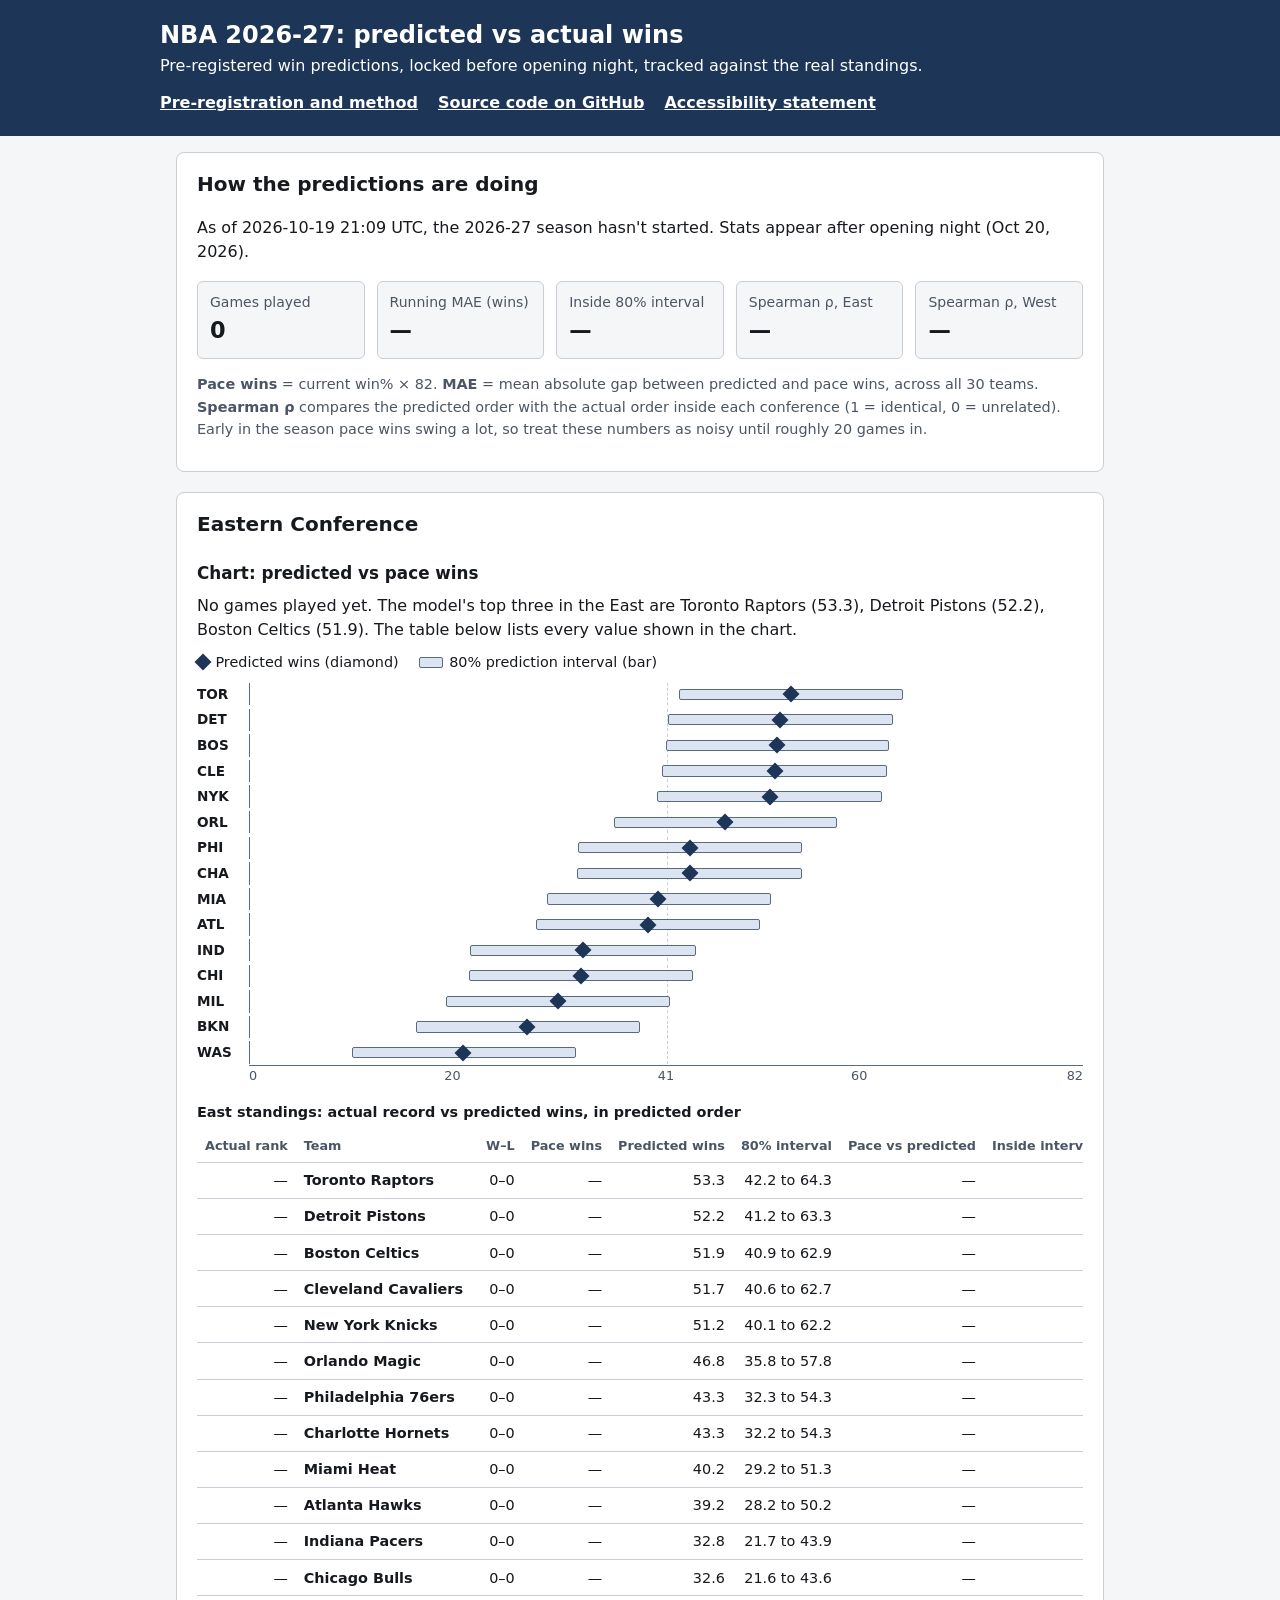
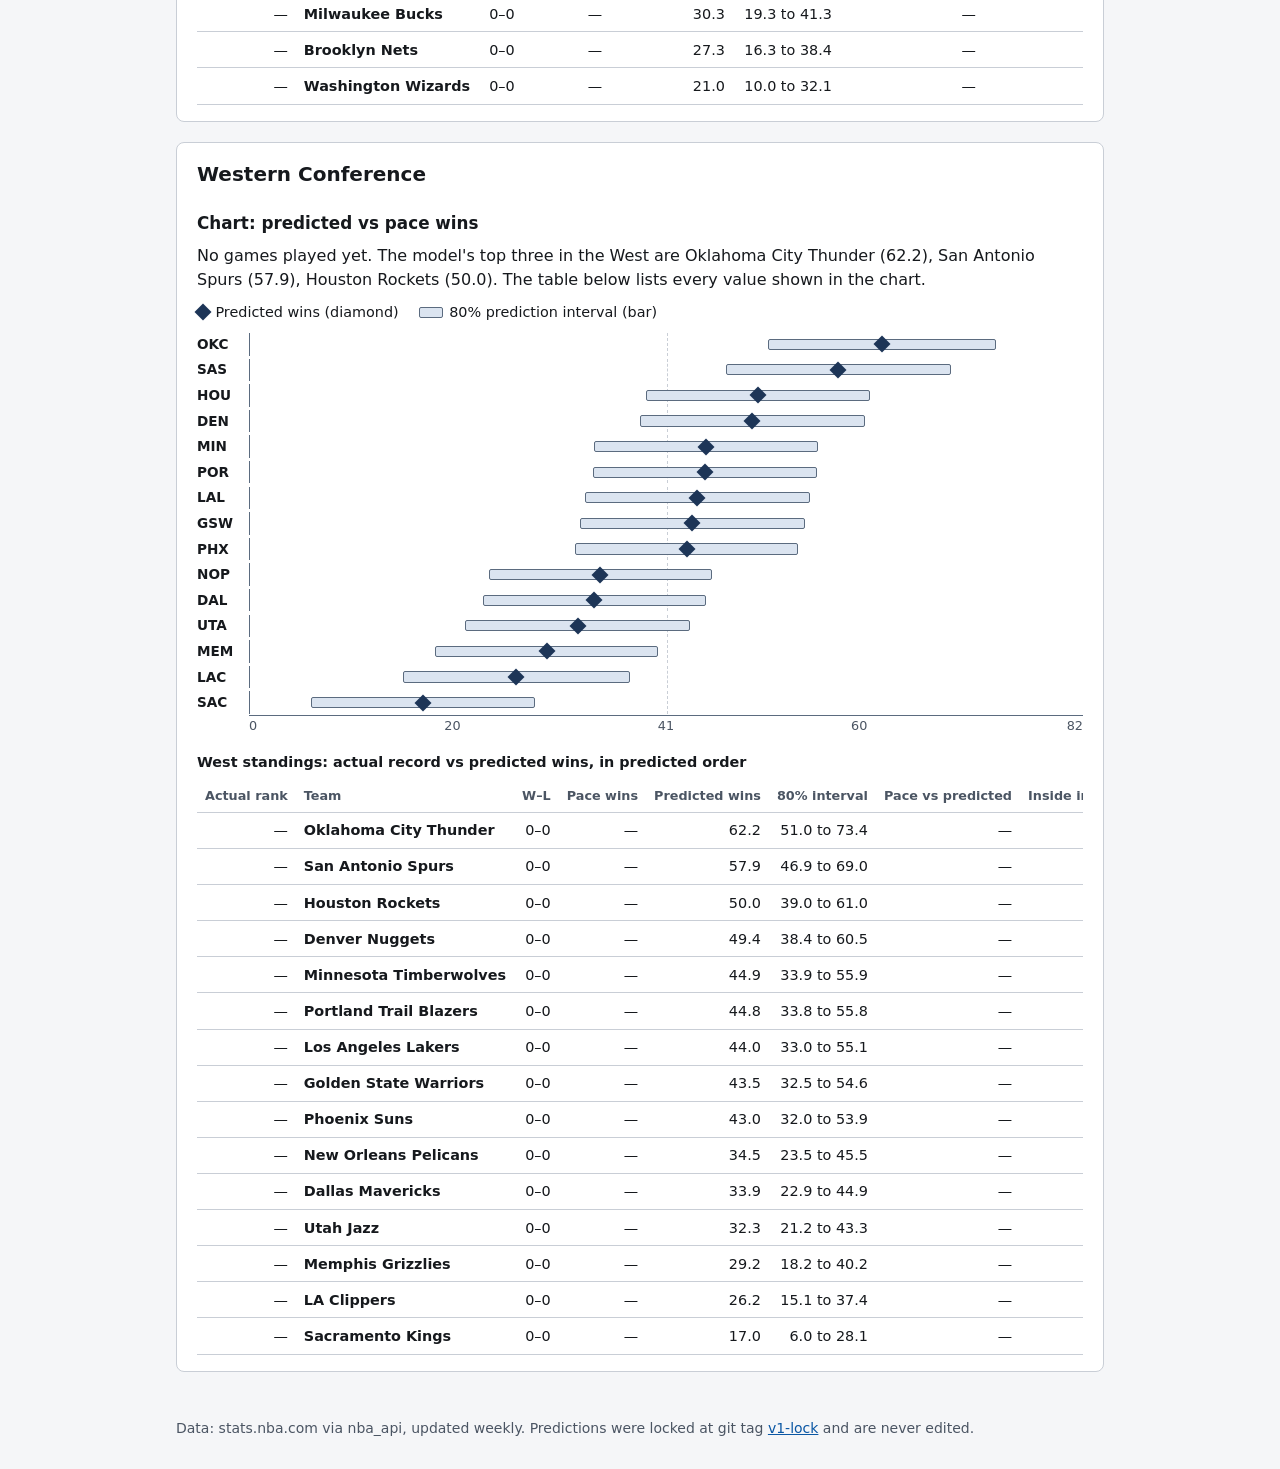
==== docs/index.html @ df3e5e8d "Publish Phase 2 dashboard via GitHub Pages (docs/); README links live site Co-Authored-By: Claude Op" ====
<!DOCTYPE html>
<html lang="en">
<head>
<meta charset="utf-8">
<meta name="viewport" content="width=device-width, initial-scale=1">
<meta name="color-scheme" content="light dark">
<title>NBA 2026-27 Standings Predictor: predicted vs actual</title>
<link rel="stylesheet" href="style.css">
</head>
<body>
<a class="skip-link" href="#main">Skip to main content</a>
<header class="site">
  <div class="inner">
    <h1>NBA 2026-27: predicted vs actual wins</h1>
    <p>Pre-registered win predictions, locked before opening night, tracked against the real standings.</p>
    <nav aria-label="Site">
      <ul>
        <li><a href="https://github.com/allenb34/nba-standings-predictor/blob/main/PREREGISTRATION.md">Pre-registration and method</a></li>
        <li><a href="https://github.com/allenb34/nba-standings-predictor">Source code on GitHub</a></li>
        <li><a href="accessibility.html">Accessibility statement</a></li>
      </ul>
    </nav>
  </div>
</header>

<main id="main" tabindex="-1">
  <section class="card" aria-labelledby="summary-h">
    <h2 id="summary-h">How the predictions are doing</h2>
    <p id="status">Loading the latest standings…</p>
    <dl class="stats" id="stats" hidden></dl>
    <p class="note">
      <strong>Pace wins</strong> = current win% × 82. <strong>MAE</strong> = mean absolute gap between predicted and
      pace wins, across all 30 teams. <strong>Spearman ρ</strong> compares the predicted order with the actual order
      inside each conference (1 = identical, 0 = unrelated). Early in the season pace wins swing a lot, so treat these
      numbers as noisy until roughly 20 games in.
    </p>
  </section>
  <div id="conferences"></div>
</main>

<footer class="site">
  <p>Data: stats.nba.com via nba_api, updated weekly. Predictions were locked at git tag
    <a href="https://github.com/allenb34/nba-standings-predictor/releases/tag/v1-lock">v1-lock</a> and are never edited.</p>
</footer>

<script>
const f1 = x => x == null ? "—" : x.toFixed(1);
const esc = s => String(s).replace(/[&<>"]/g, c => ({"&": "&amp;", "<": "&lt;", ">": "&gt;", '"': "&quot;"}[c]));
const pct = x => (x / 82 * 100).toFixed(2) + "%";

function diffCell(d) {
  if (d == null) return "—";
  if (Math.abs(d) < 0.05) return "0.0 (on pace)";
  return d > 0 ? `<span class="ahead">▲ +${f1(d)} ahead</span>` : `<span class="behind">▼ −${f1(-d)} behind</span>`;
}
function piCell(v) { return v == null ? "—" : v ? "✓ Yes" : "✗ No"; }

function summary(conf, c, started) {
  const t = c.teams;
  if (!started) {
    const top = t.slice(0, 3).map(x => `${x.name} (${f1(x.predicted_wins)})`).join(", ");
    return `No games played yet. The model's top three in the ${conf} are ${top}.`;
  }
  const s = [...t].sort((a, b) => b.diff - a.diff), up = s[0], down = s[s.length - 1];
  const inPi = t.filter(x => x.in_pi).length;
  const rho = c.spearman == null ? "not yet defined" : c.spearman.toFixed(2);
  return `${inPi} of ${t.length} ${conf} teams are on pace to land inside their 80% prediction interval. ` +
    `Furthest ahead of prediction: ${up.name}, on pace for ${f1(up.pace_wins)} wins vs ${f1(up.predicted_wins)} predicted. ` +
    `Furthest behind: ${down.name}, on pace for ${f1(down.pace_wins)} vs ${f1(down.predicted_wins)}. ` +
    `Rank agreement (Spearman ρ): ${rho}.`;
}

function chart(c, started) {
  const rows = c.teams.map(x => `
    <div class="row"><span class="lbl">${esc(x.team)}</span><span class="track">
      <span class="band" style="left:${pct(x.pi80_low)};width:${pct(x.pi80_high - x.pi80_low)}"></span>
      <span class="mk pred" style="left:${pct(x.predicted_wins)}"></span>
      ${x.pace_wins == null ? "" : `<span class="mk pace" style="left:${pct(x.pace_wins)}"></span>`}
    </span></div>`).join("");
  const ticks = [0, 20, 41, 60, 82].map(v => `<span style="left:${pct(v)}">${v}</span>`).join("");
  return `
    <ul class="legend" aria-hidden="true">
      <li><span class="mk pred"></span> Predicted wins (diamond)</li>
      ${started ? '<li><span class="mk pace"></span> Pace wins (circle)</li>' : ""}
      <li><span class="band"></span> 80% prediction interval (bar)</li>
    </ul>
    <div aria-hidden="true">${rows}<div class="axis"><span></span><span class="ticks">${ticks}</span></div></div>`;
}

function table(conf, c, started) {
  const body = c.teams.map(x => `<tr>
      <td>${x.actual_rank ?? "—"}</td>
      <th scope="row">${esc(x.name)}</th>
      <td>${x.wins}–${x.losses}</td>
      <td>${f1(x.pace_wins)}</td>
      <td>${f1(x.predicted_wins)}</td>
      <td>${f1(x.pi80_low)} to ${f1(x.pi80_high)}</td>
      <td>${diffCell(x.diff)}</td>
      <td>${piCell(x.in_pi)}</td>
      <td>${x.predicted_rank}</td></tr>`).join("");
  const id = `cap-${conf}`;
  return `<div class="table-wrap" role="region" aria-labelledby="${id}" tabindex="0"><table>
    <caption id="${id}">${conf} standings: actual record vs predicted wins${started ? ", in current standings order" : ", in predicted order"}</caption>
    <thead><tr>
      <th scope="col">Actual rank</th><th scope="col" class="l">Team</th><th scope="col">W–L</th>
      <th scope="col">Pace wins</th><th scope="col">Predicted wins</th><th scope="col">80% interval</th>
      <th scope="col">Pace vs predicted</th><th scope="col">Inside interval?</th><th scope="col">Predicted rank</th>
    </tr></thead><tbody>${body}</tbody></table></div>`;
}

fetch("data.json", {cache: "no-cache"}).then(r => { if (!r.ok) throw new Error(r.status); return r.json(); }).then(d => {
  const started = d.games_played > 0;
  const E = d.conferences.East.spearman, W = d.conferences.West.spearman;
  document.getElementById("status").textContent = started
    ? `As of ${d.updated_utc}, ${d.games_played} games have been played. The locked predictions are off by ${d.mae.toFixed(1)} wins per team on average (MAE), measured against each team's current pace.`
    : `As of ${d.updated_utc}, the ${d.season} season hasn't started. Stats appear after opening night (Oct 20, 2026).`;
  const stat = (k, v) => `<div><dt>${k}</dt><dd>${v}</dd></div>`;
  const st = document.getElementById("stats");
  st.innerHTML = stat("Games played", d.games_played) + stat("Running MAE (wins)", d.mae == null ? "—" : d.mae.toFixed(2)) +
    stat("Inside 80% interval", d.pi80_coverage == null ? "—" : Math.round(d.pi80_coverage * 100) + "% of teams") +
    stat("Spearman ρ, East", E == null ? "—" : E.toFixed(2)) + stat("Spearman ρ, West", W == null ? "—" : W.toFixed(2));
  st.hidden = false;
  document.getElementById("conferences").innerHTML = ["East", "West"].map(conf => {
    const c = d.conferences[conf];
    return `<section class="card" aria-labelledby="h-${conf}">
      <h2 id="h-${conf}">${conf}ern Conference</h2>
      <h3 id="chart-${conf}">Chart: predicted vs pace wins</h3>
      <figure class="chart" aria-labelledby="chart-${conf}" aria-describedby="sum-${conf}" style="margin:0">
        <figcaption id="sum-${conf}">${esc(summary(conf, c, started))} The table below lists every value shown in the chart.</figcaption>
        ${chart(c, started)}
      </figure>
      ${table(conf, c, started)}
    </section>`;
  }).join("");
}).catch(e => {
  document.getElementById("status").textContent = `Couldn't load data.json (${e.message}). If you opened this file directly, serve the docs folder over HTTP instead.`;
});
</script>
</body>
</html>
---- docs/style.css ----
:root {
  --bg: #f5f6f8;
  --card: #ffffff;
  --text: #16191d;
  --muted: #4b5563;          /* 7.5:1 on --card */
  --border: #c9ced6;
  --link: #0b57a4;           /* 7:1 on --card */
  --brand: #1d3557;
  --on-brand: #ffffff;
  --focus: #b3261e;
  --pred: #1d3557;           /* predicted marker */
  --pace: #a14a00;           /* pace marker, 5.9:1 on --card */
  --band: #dbe4f0;           /* PI fill (decorative) */
  --band-edge: #5b6b7f;      /* PI outline, 5.6:1 on --card */
  --ahead: #146c2e;
  --behind: #a3221b;
}
@media (prefers-color-scheme: dark) {
  :root {
    --bg: #0f1216;
    --card: #181c22;
    --text: #e8eaed;
    --muted: #b4bcc8;
    --border: #3a414c;
    --link: #8ab4f8;
    --brand: #22324a;
    --on-brand: #f1f4f8;
    --focus: #ffb4a9;
    --pred: #a8c7fa;
    --pace: #ffb366;
    --band: #2a3647;
    --band-edge: #8b98a8;
    --ahead: #7dd99a;
    --behind: #ff9b93;
  }
}
* { box-sizing: border-box; }
html { -webkit-text-size-adjust: 100%; }
body {
  margin: 0;
  font: 1rem/1.55 system-ui, -apple-system, "Segoe UI", Roboto, Arial, sans-serif;
  background: var(--bg);
  color: var(--text);
}
a { color: var(--link); }
:focus-visible { outline: 3px solid var(--focus); outline-offset: 2px; }
.skip-link {
  position: absolute; left: 0.5rem; top: -10rem;
  background: var(--card); color: var(--link); padding: 0.5rem 1rem; border-radius: 4px; z-index: 10;
}
.skip-link:focus { top: 0.5rem; }
header.site { background: var(--brand); color: var(--on-brand); padding: 1.25rem 1rem; }
header.site .inner, main, footer.site { max-width: 960px; margin: 0 auto; }
header.site h1 { margin: 0 0 0.25rem; font-size: 1.5rem; line-height: 1.25; }
header.site p { margin: 0; }
header.site nav ul { list-style: none; margin: 0.75rem 0 0; padding: 0; display: flex; flex-wrap: wrap; gap: 0.25rem 1.25rem; }
header.site a { color: var(--on-brand); font-weight: 600; }
header.site :focus-visible { outline-color: var(--on-brand); }
main { padding: 1rem; display: grid; gap: 1.25rem; }
main:focus { outline: none; }
main > * { min-width: 0; }
#conferences { display: grid; gap: 1.25rem; }
section.card {
  background: var(--card); border: 1px solid var(--border); border-radius: 8px;
  padding: 1rem 1.25rem; min-width: 0;
}
h2 { font-size: 1.25rem; margin: 0 0 0.75rem; }
h3 { font-size: 1.05rem; margin: 1.25rem 0 0.5rem; }
.stats { display: grid; grid-template-columns: repeat(auto-fit, minmax(10rem, 1fr)); gap: 0.75rem; margin: 0; }
.stats div { background: var(--bg); border: 1px solid var(--border); border-radius: 6px; padding: 0.6rem 0.75rem; }
.stats dt { font-size: 0.875rem; color: var(--muted); }
.stats dd { margin: 0; font-size: 1.4rem; font-weight: 700; }
.note { color: var(--muted); font-size: 0.9rem; }

/* Chart: HTML/CSS so labels stay real text at any zoom. Hidden from AT; the table below is the equivalent. */
.chart { margin: 0.5rem 0 0; }
.legend { display: flex; flex-wrap: wrap; gap: 0.25rem 1.25rem; margin: 0.5rem 0; padding: 0; list-style: none; font-size: 0.9rem; }
.legend li { display: flex; align-items: center; gap: 0.4rem; }
.row { display: grid; grid-template-columns: 3.25rem 1fr; align-items: center; min-height: 1.6rem; }
.row .lbl { font-size: 0.85rem; font-weight: 600; }
.track { position: relative; height: 1.4rem; border-left: 1px solid var(--band-edge); }
.track::before { content: ""; position: absolute; left: 50%; top: 0; bottom: 0; border-left: 1px dashed var(--border); }
.band { position: absolute; top: 0.35rem; height: 0.7rem; background: var(--band); border: 1px solid var(--band-edge); border-radius: 2px; }
.mk { position: absolute; top: 50%; width: 0.75rem; height: 0.75rem; transform: translate(-50%, -50%); }
.mk.pred { background: var(--pred); transform: translate(-50%, -50%) rotate(45deg); }
.mk.pace { background: var(--pace); border-radius: 50%; border: 2px solid var(--card); width: 0.95rem; height: 0.95rem; }
.legend .mk { position: static; transform: none; display: inline-block; }
.legend .mk.pred { transform: rotate(45deg); }
.legend .band { position: static; display: inline-block; width: 1.5rem; }
.axis { display: grid; grid-template-columns: 3.25rem 1fr; font-size: 0.8rem; color: var(--muted); }
.axis .ticks { position: relative; height: 1.2rem; border-top: 1px solid var(--band-edge); }
.axis .ticks span { position: absolute; transform: translateX(-50%); }
.axis .ticks span:first-child { transform: none; }
.axis .ticks span:last-child { transform: translateX(-100%); }

.table-wrap { overflow-x: auto; margin-top: 1rem; }
table { border-collapse: collapse; width: 100%; font-size: 0.9rem; }
caption { text-align: left; font-weight: 700; padding-bottom: 0.4rem; }
th, td { padding: 0.4rem 0.5rem; border-bottom: 1px solid var(--border); text-align: right; white-space: nowrap; }
th { font-size: 0.8rem; color: var(--muted); vertical-align: bottom; }
th[scope="row"], td.l, th.l { text-align: left; }
th[scope="row"] { color: var(--text); font-size: 0.9rem; font-weight: 600; }
.ahead { color: var(--ahead); font-weight: 600; }
.behind { color: var(--behind); font-weight: 600; }
footer.site { padding: 1rem; font-size: 0.875rem; color: var(--muted); }
@media (prefers-reduced-motion: reduce) {
  *, *::before, *::after { animation: none !important; transition: none !important; scroll-behavior: auto !important; }
}
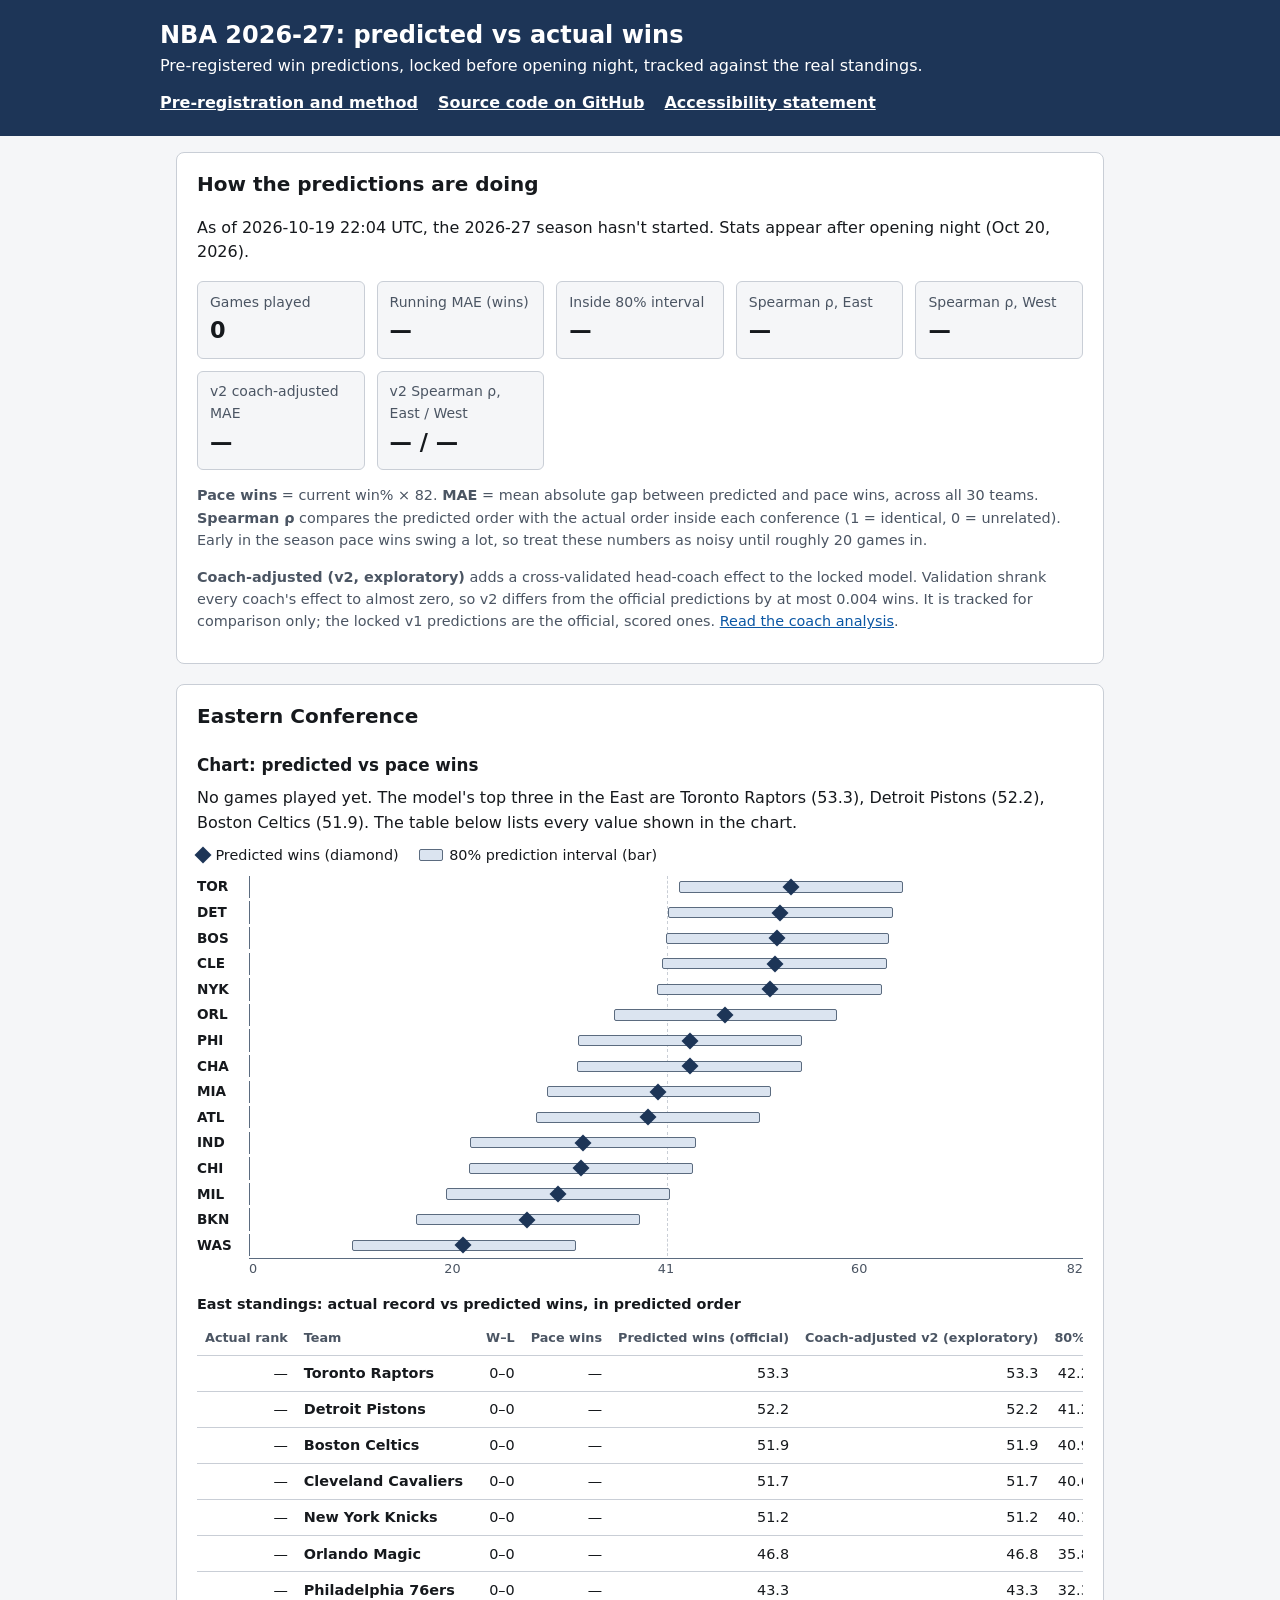
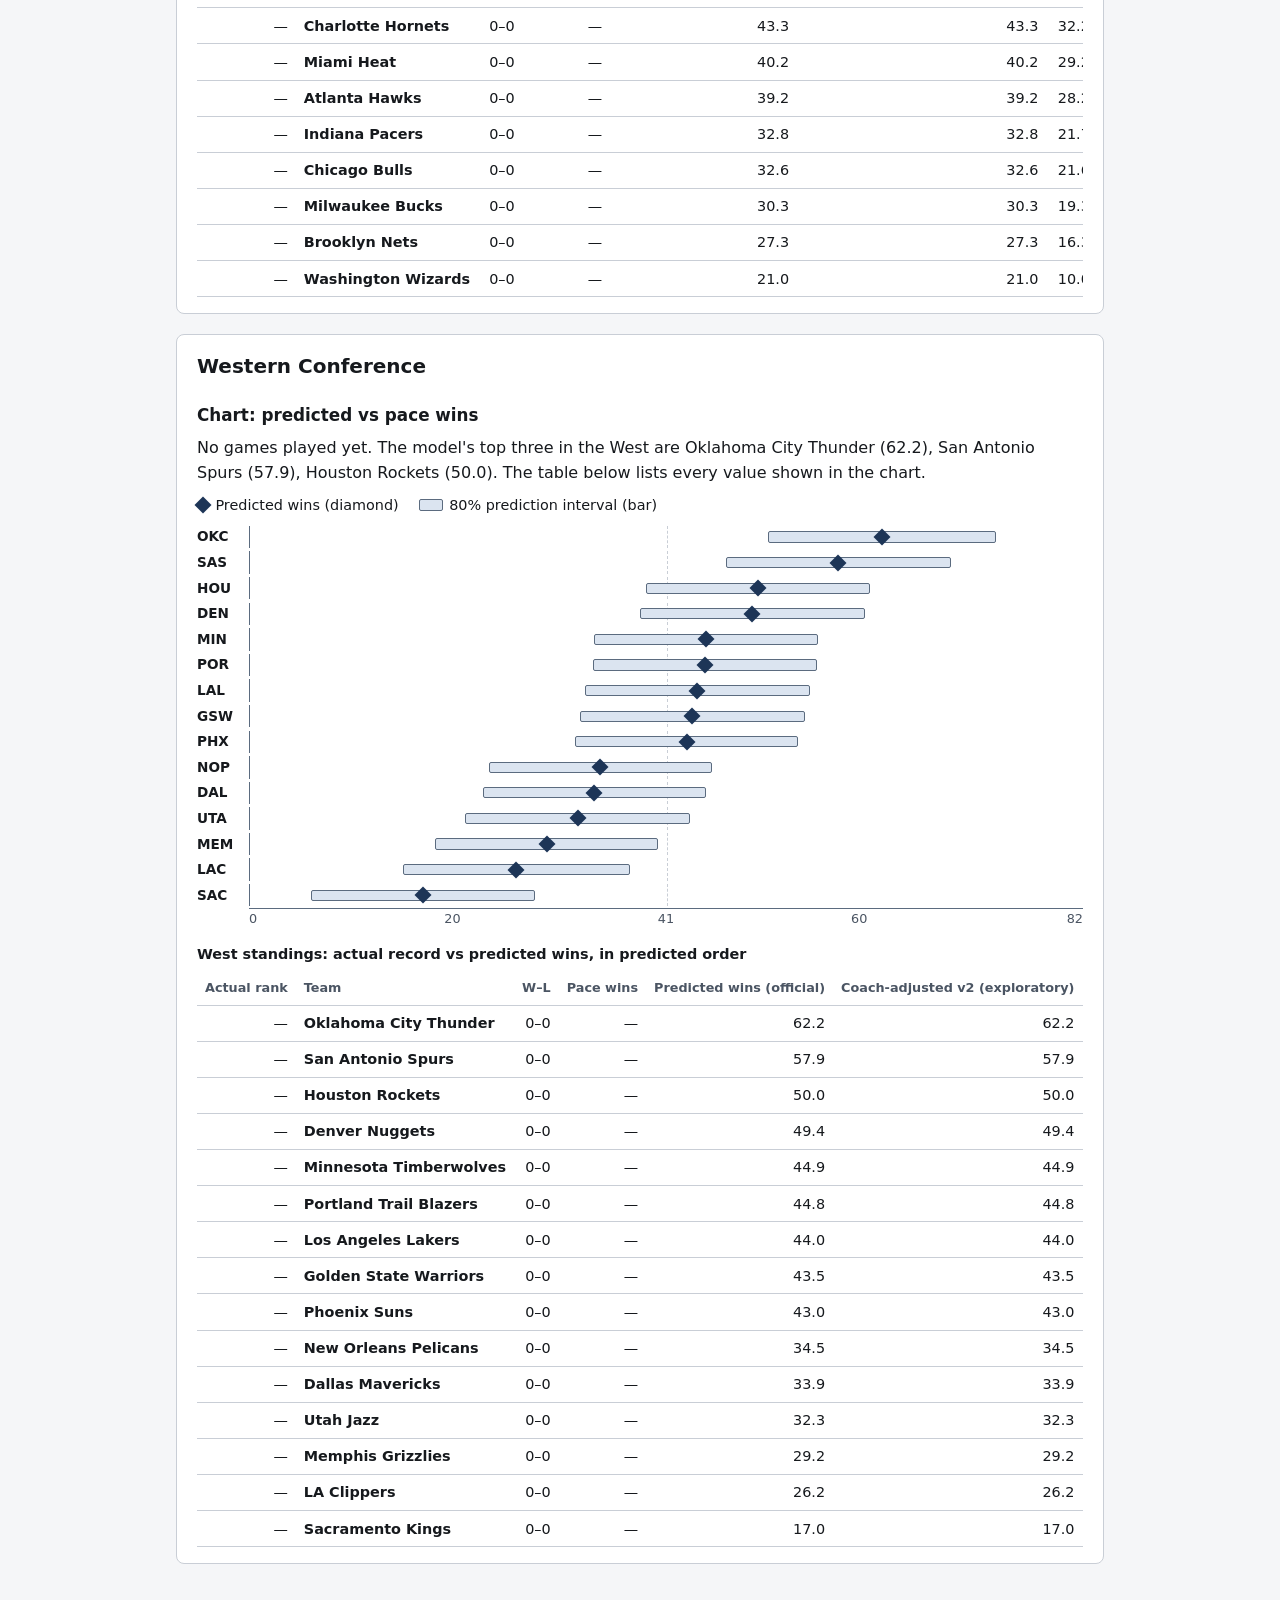
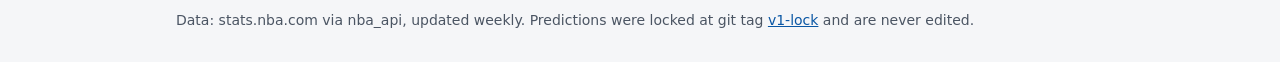
==== commit 80db251e: "Dashboard: track exploratory coach-adjusted v2 alongside official v1 Co-Authored-By: Claude Opus 5.5" ====
--- a/docs/index.html
+++ b/docs/index.html
@@ -33,6 +33,12 @@
       pace wins, across all 30 teams. <strong>Spearman ρ</strong> compares the predicted order with the actual order
       inside each conference (1 = identical, 0 = unrelated). Early in the season pace wins swing a lot, so treat these
       numbers as noisy until roughly 20 games in.
+    </p>
+    <p class="note">
+      <strong>Coach-adjusted (v2, exploratory)</strong> adds a cross-validated head-coach effect to the locked model.
+      Validation shrank every coach's effect to almost zero, so v2 differs from the official predictions by at most
+      0.004 wins. It is tracked for comparison only; the locked v1 predictions are the official, scored ones.
+      <a href="https://github.com/allenb34/nba-standings-predictor/blob/v2-coach-effects/COACH_ANALYSIS.md">Read the coach analysis</a>.
     </p>
   </section>
   <div id="conferences"></div>
@@ -94,6 +100,7 @@
       <td>${x.wins}–${x.losses}</td>
       <td>${f1(x.pace_wins)}</td>
       <td>${f1(x.predicted_wins)}</td>
+      <td>${f1(x.v2_wins)}</td>
       <td>${f1(x.pi80_low)} to ${f1(x.pi80_high)}</td>
       <td>${diffCell(x.diff)}</td>
       <td>${piCell(x.in_pi)}</td>
@@ -103,7 +110,7 @@
     <caption id="${id}">${conf} standings: actual record vs predicted wins${started ? ", in current standings order" : ", in predicted order"}</caption>
     <thead><tr>
       <th scope="col">Actual rank</th><th scope="col" class="l">Team</th><th scope="col">W–L</th>
-      <th scope="col">Pace wins</th><th scope="col">Predicted wins</th><th scope="col">80% interval</th>
+      <th scope="col">Pace wins</th><th scope="col">Predicted wins (official)</th><th scope="col">Coach-adjusted v2 (exploratory)</th><th scope="col">80% interval</th>
       <th scope="col">Pace vs predicted</th><th scope="col">Inside interval?</th><th scope="col">Predicted rank</th>
     </tr></thead><tbody>${body}</tbody></table></div>`;
 }
@@ -118,7 +125,9 @@
   const st = document.getElementById("stats");
   st.innerHTML = stat("Games played", d.games_played) + stat("Running MAE (wins)", d.mae == null ? "—" : d.mae.toFixed(2)) +
     stat("Inside 80% interval", d.pi80_coverage == null ? "—" : Math.round(d.pi80_coverage * 100) + "% of teams") +
-    stat("Spearman ρ, East", E == null ? "—" : E.toFixed(2)) + stat("Spearman ρ, West", W == null ? "—" : W.toFixed(2));
+    stat("Spearman ρ, East", E == null ? "—" : E.toFixed(2)) + stat("Spearman ρ, West", W == null ? "—" : W.toFixed(2)) +
+    stat("v2 coach-adjusted MAE", d.mae_v2 == null ? "—" : d.mae_v2.toFixed(2)) +
+    stat("v2 Spearman ρ, East / West", [d.conferences.East.spearman_v2, d.conferences.West.spearman_v2].map(v => v == null ? "—" : v.toFixed(2)).join(" / "));
   st.hidden = false;
   document.getElementById("conferences").innerHTML = ["East", "West"].map(conf => {
     const c = d.conferences[conf];
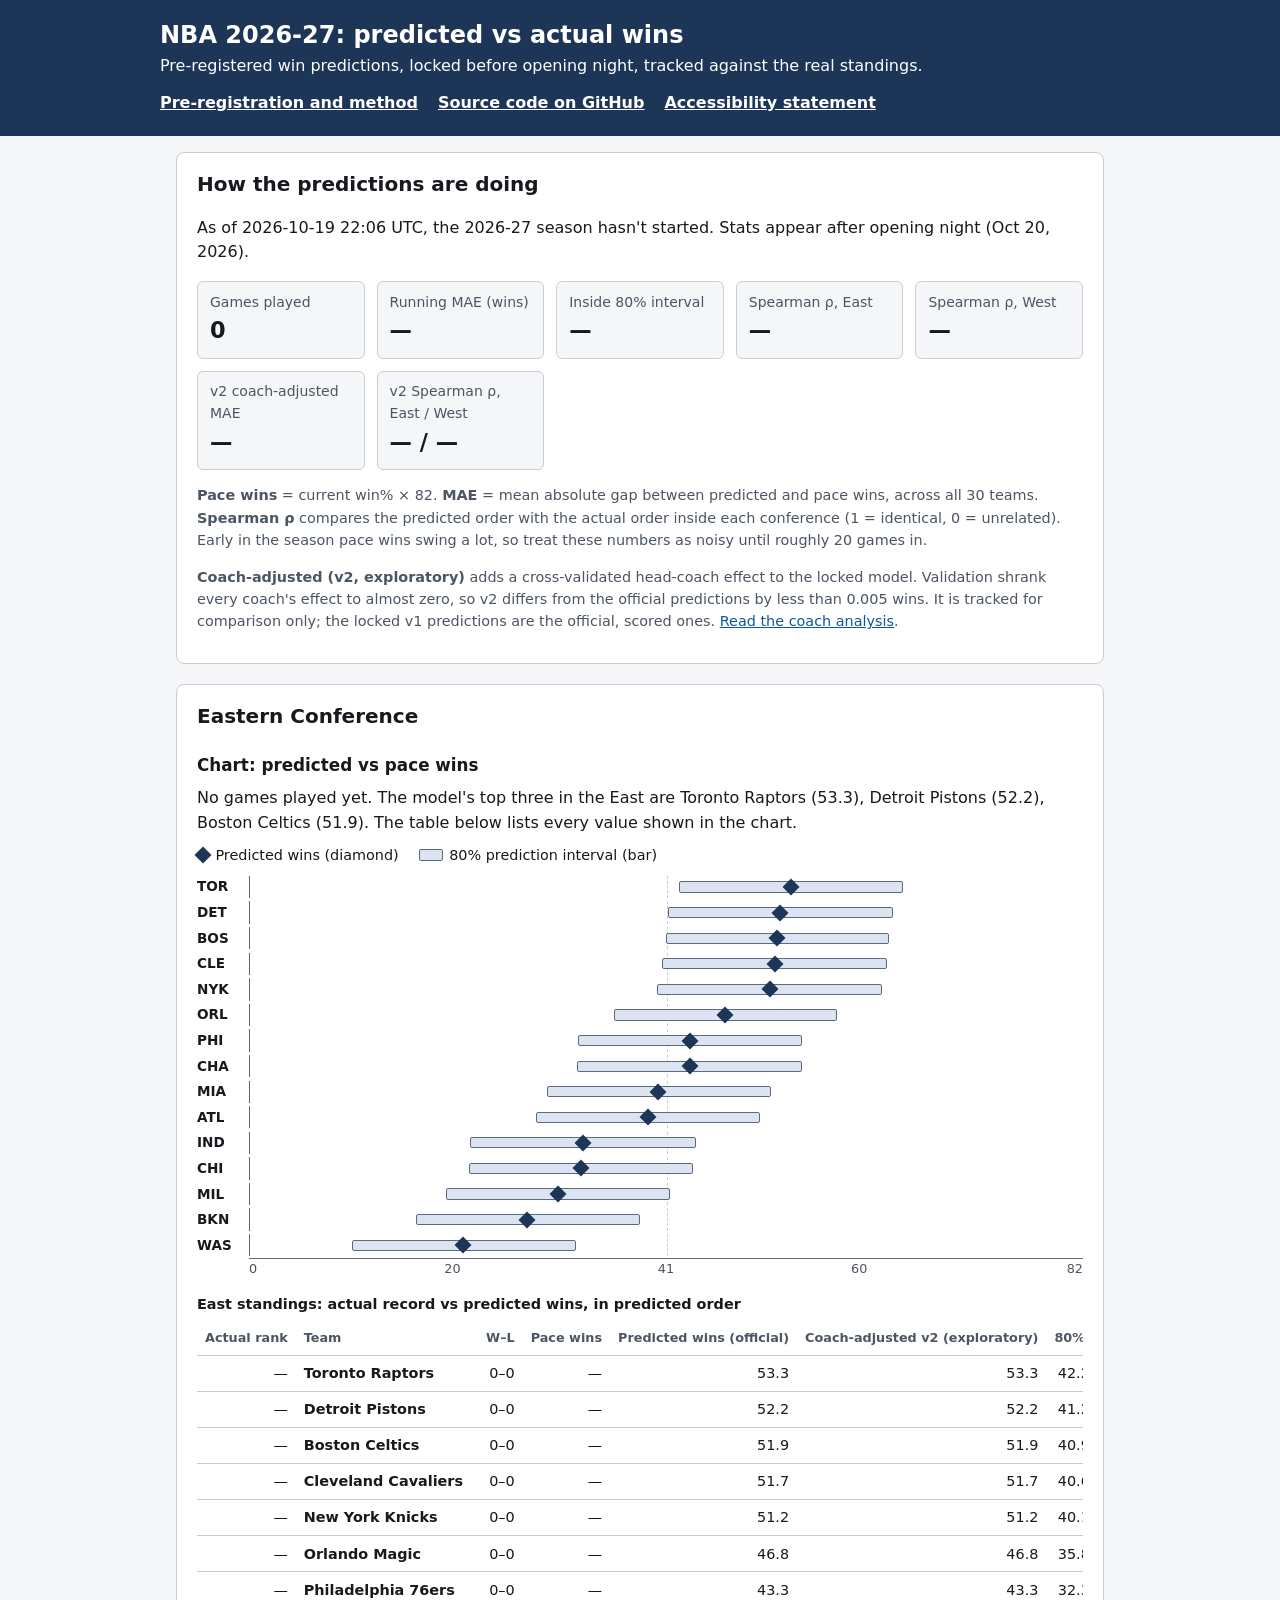
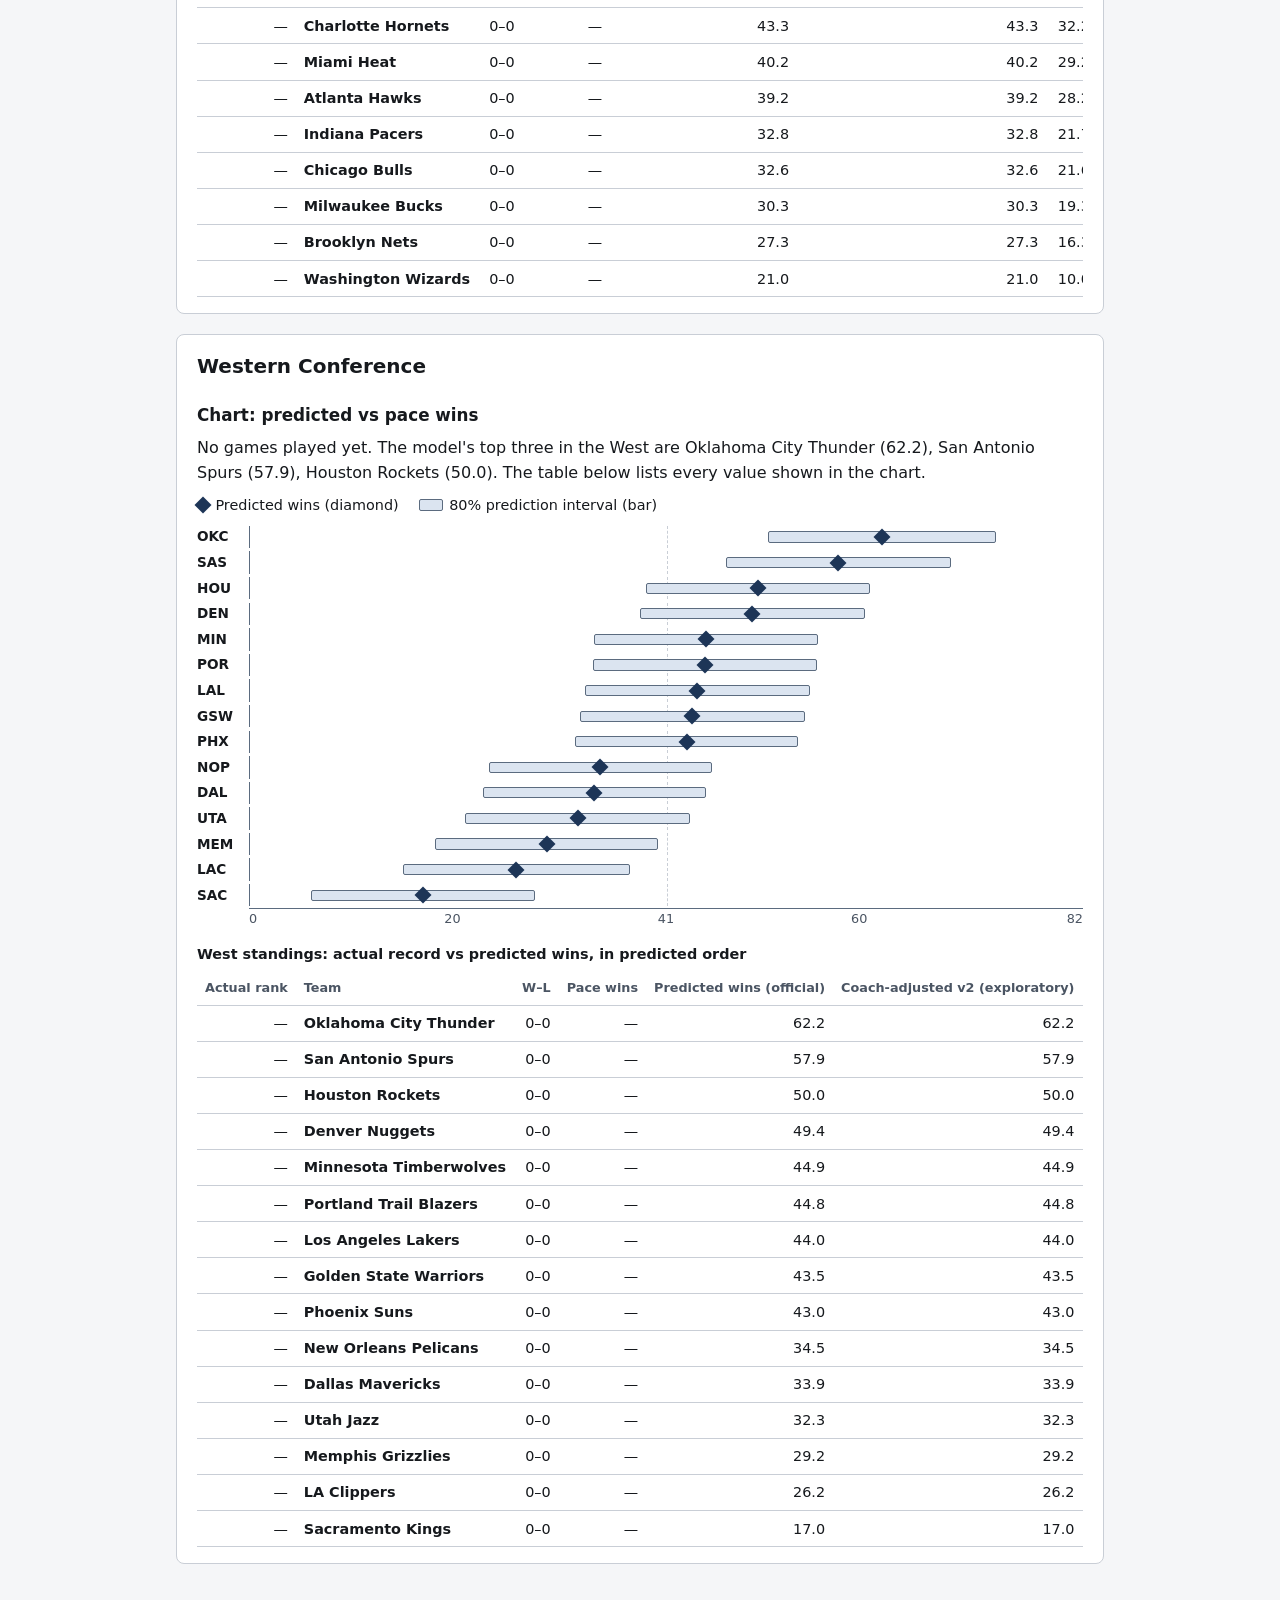
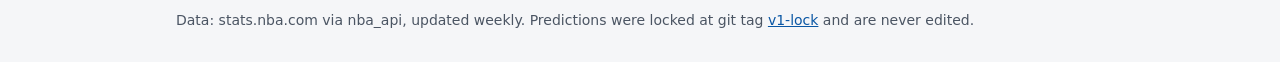
==== commit 0f5ca519: "Dashboard: state v1-v2 gap precisely; document v2 file provenance Co-Authored-By: Claude Opus 5.5 <n" ====
--- a/docs/index.html
+++ b/docs/index.html
@@ -36,8 +36,8 @@
     </p>
     <p class="note">
       <strong>Coach-adjusted (v2, exploratory)</strong> adds a cross-validated head-coach effect to the locked model.
-      Validation shrank every coach's effect to almost zero, so v2 differs from the official predictions by at most
-      0.004 wins. It is tracked for comparison only; the locked v1 predictions are the official, scored ones.
+      Validation shrank every coach's effect to almost zero, so v2 differs from the official predictions by less than
+      0.005 wins. It is tracked for comparison only; the locked v1 predictions are the official, scored ones.
       <a href="https://github.com/allenb34/nba-standings-predictor/blob/v2-coach-effects/COACH_ANALYSIS.md">Read the coach analysis</a>.
     </p>
   </section>
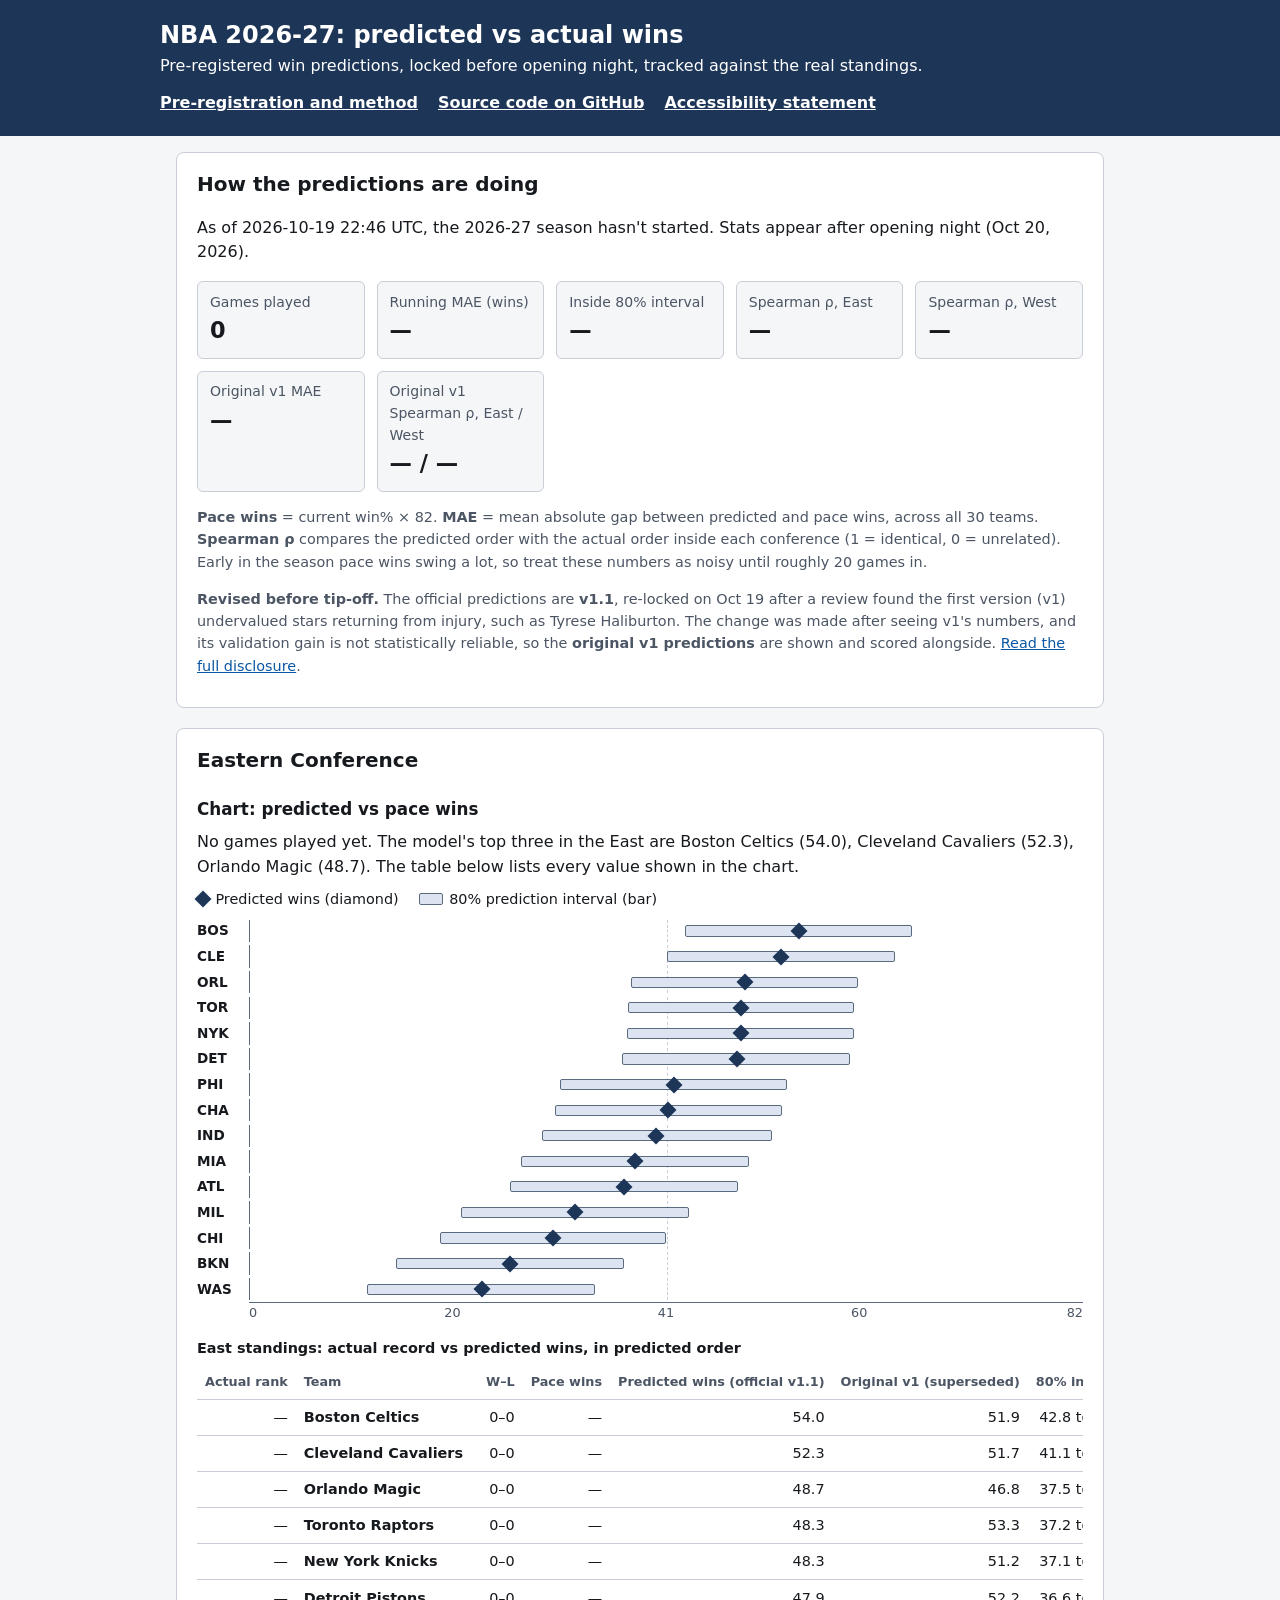
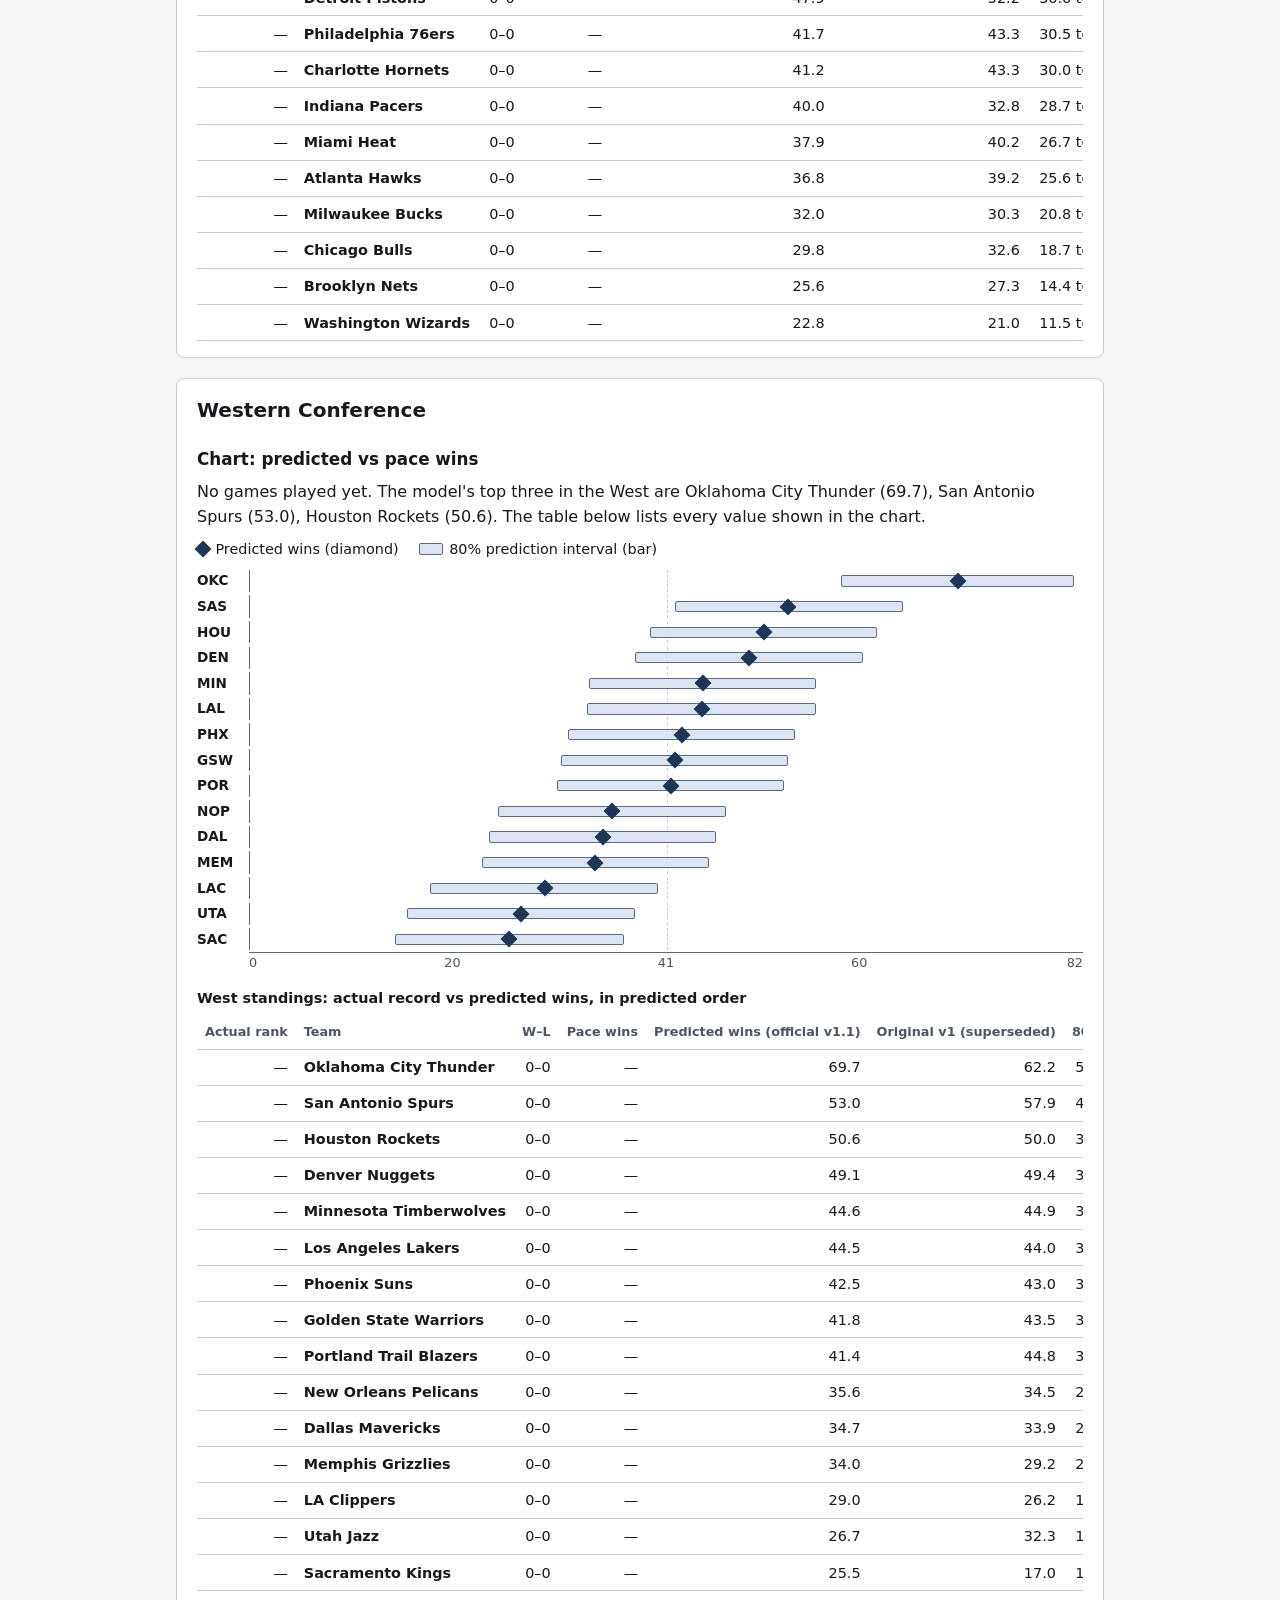
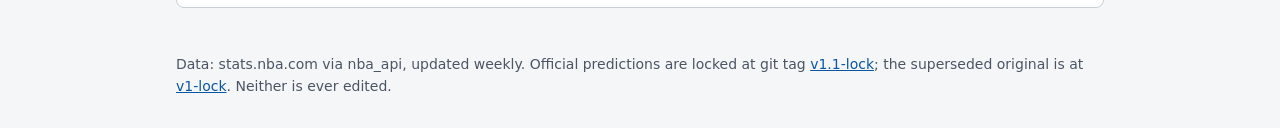
==== commit 4a65cfd4: "LOCK v1.1: official 2026-27 predictions with revised role weighting (supersedes v1-lock; full disclo" ====
--- a/docs/index.html
+++ b/docs/index.html
@@ -35,18 +35,20 @@
       numbers as noisy until roughly 20 games in.
     </p>
     <p class="note">
-      <strong>Coach-adjusted (v2, exploratory)</strong> adds a cross-validated head-coach effect to the locked model.
-      Validation shrank every coach's effect to almost zero, so v2 differs from the official predictions by less than
-      0.005 wins. It is tracked for comparison only; the locked v1 predictions are the official, scored ones.
-      <a href="https://github.com/allenb34/nba-standings-predictor/blob/v2-coach-effects/COACH_ANALYSIS.md">Read the coach analysis</a>.
+      <strong>Revised before tip-off.</strong> The official predictions are <strong>v1.1</strong>, re-locked on Oct 19
+      after a review found the first version (v1) undervalued stars returning from injury, such as Tyrese Haliburton. The
+      change was made after seeing v1's numbers, and its validation gain is not statistically reliable, so the
+      <strong>original v1 predictions</strong> are shown and scored alongside.
+      <a href="https://github.com/allenb34/nba-standings-predictor/blob/main/PREREGISTRATION.md#disclosure-why-the-official-predictions-changed-after-v1-lock">Read the full disclosure</a>.
     </p>
   </section>
   <div id="conferences"></div>
 </main>
 
 <footer class="site">
-  <p>Data: stats.nba.com via nba_api, updated weekly. Predictions were locked at git tag
-    <a href="https://github.com/allenb34/nba-standings-predictor/releases/tag/v1-lock">v1-lock</a> and are never edited.</p>
+  <p>Data: stats.nba.com via nba_api, updated weekly. Official predictions are locked at git tag
+    <a href="https://github.com/allenb34/nba-standings-predictor/tree/v1.1-lock">v1.1-lock</a>; the superseded original is at
+    <a href="https://github.com/allenb34/nba-standings-predictor/tree/v1-lock">v1-lock</a>. Neither is ever edited.</p>
 </footer>
 
 <script>
@@ -100,7 +102,7 @@
       <td>${x.wins}–${x.losses}</td>
       <td>${f1(x.pace_wins)}</td>
       <td>${f1(x.predicted_wins)}</td>
-      <td>${f1(x.v2_wins)}</td>
+      <td>${f1(x.v1_wins)}</td>
       <td>${f1(x.pi80_low)} to ${f1(x.pi80_high)}</td>
       <td>${diffCell(x.diff)}</td>
       <td>${piCell(x.in_pi)}</td>
@@ -110,7 +112,7 @@
     <caption id="${id}">${conf} standings: actual record vs predicted wins${started ? ", in current standings order" : ", in predicted order"}</caption>
     <thead><tr>
       <th scope="col">Actual rank</th><th scope="col" class="l">Team</th><th scope="col">W–L</th>
-      <th scope="col">Pace wins</th><th scope="col">Predicted wins (official)</th><th scope="col">Coach-adjusted v2 (exploratory)</th><th scope="col">80% interval</th>
+      <th scope="col">Pace wins</th><th scope="col">Predicted wins (official v1.1)</th><th scope="col">Original v1 (superseded)</th><th scope="col">80% interval</th>
       <th scope="col">Pace vs predicted</th><th scope="col">Inside interval?</th><th scope="col">Predicted rank</th>
     </tr></thead><tbody>${body}</tbody></table></div>`;
 }
@@ -119,15 +121,15 @@
   const started = d.games_played > 0;
   const E = d.conferences.East.spearman, W = d.conferences.West.spearman;
   document.getElementById("status").textContent = started
-    ? `As of ${d.updated_utc}, ${d.games_played} games have been played. The locked predictions are off by ${d.mae.toFixed(1)} wins per team on average (MAE), measured against each team's current pace.`
+    ? `As of ${d.updated_utc}, ${d.games_played} games have been played. The official predictions are off by ${d.mae.toFixed(1)} wins per team on average (MAE), measured against each team's current pace.`
     : `As of ${d.updated_utc}, the ${d.season} season hasn't started. Stats appear after opening night (Oct 20, 2026).`;
   const stat = (k, v) => `<div><dt>${k}</dt><dd>${v}</dd></div>`;
   const st = document.getElementById("stats");
   st.innerHTML = stat("Games played", d.games_played) + stat("Running MAE (wins)", d.mae == null ? "—" : d.mae.toFixed(2)) +
     stat("Inside 80% interval", d.pi80_coverage == null ? "—" : Math.round(d.pi80_coverage * 100) + "% of teams") +
     stat("Spearman ρ, East", E == null ? "—" : E.toFixed(2)) + stat("Spearman ρ, West", W == null ? "—" : W.toFixed(2)) +
-    stat("v2 coach-adjusted MAE", d.mae_v2 == null ? "—" : d.mae_v2.toFixed(2)) +
-    stat("v2 Spearman ρ, East / West", [d.conferences.East.spearman_v2, d.conferences.West.spearman_v2].map(v => v == null ? "—" : v.toFixed(2)).join(" / "));
+    stat("Original v1 MAE", d.mae_v1 == null ? "—" : d.mae_v1.toFixed(2)) +
+    stat("Original v1 Spearman ρ, East / West", [d.conferences.East.spearman_v1, d.conferences.West.spearman_v1].map(v => v == null ? "—" : v.toFixed(2)).join(" / "));
   st.hidden = false;
   document.getElementById("conferences").innerHTML = ["East", "West"].map(conf => {
     const c = d.conferences[conf];
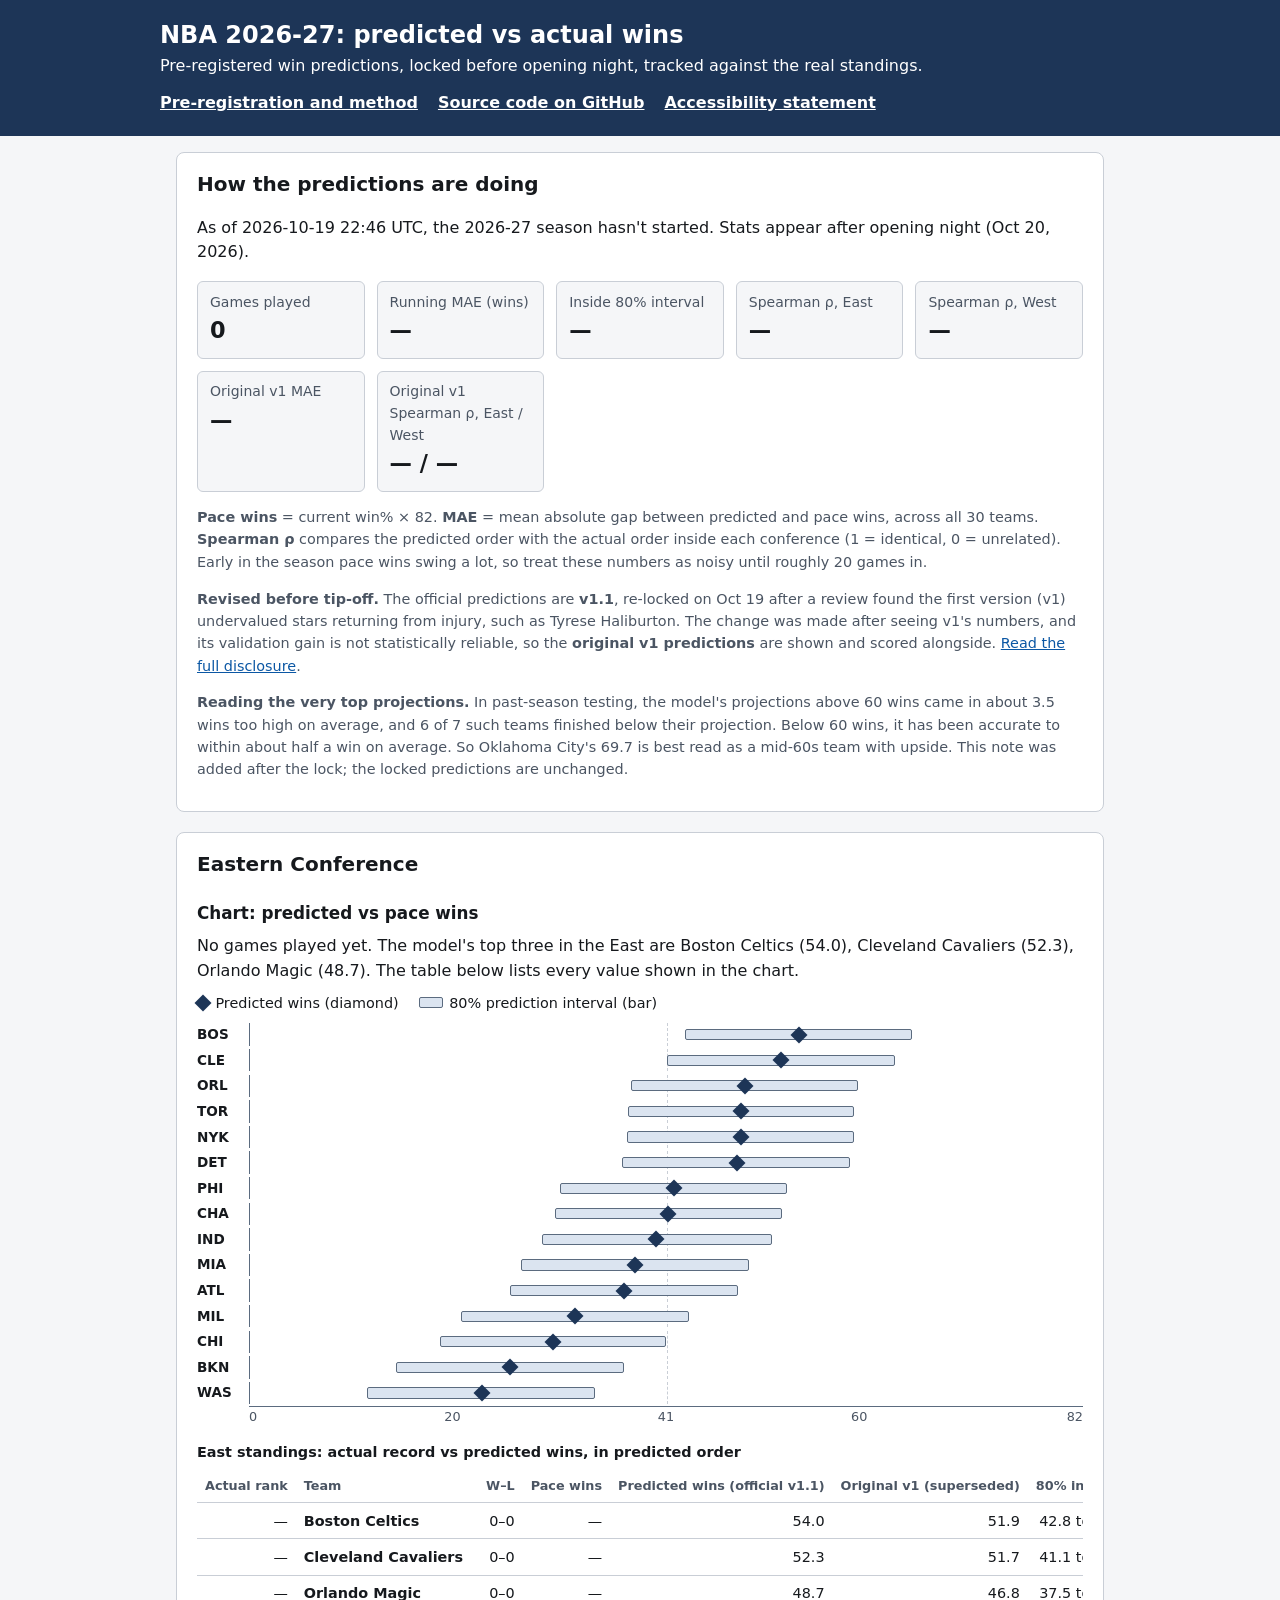
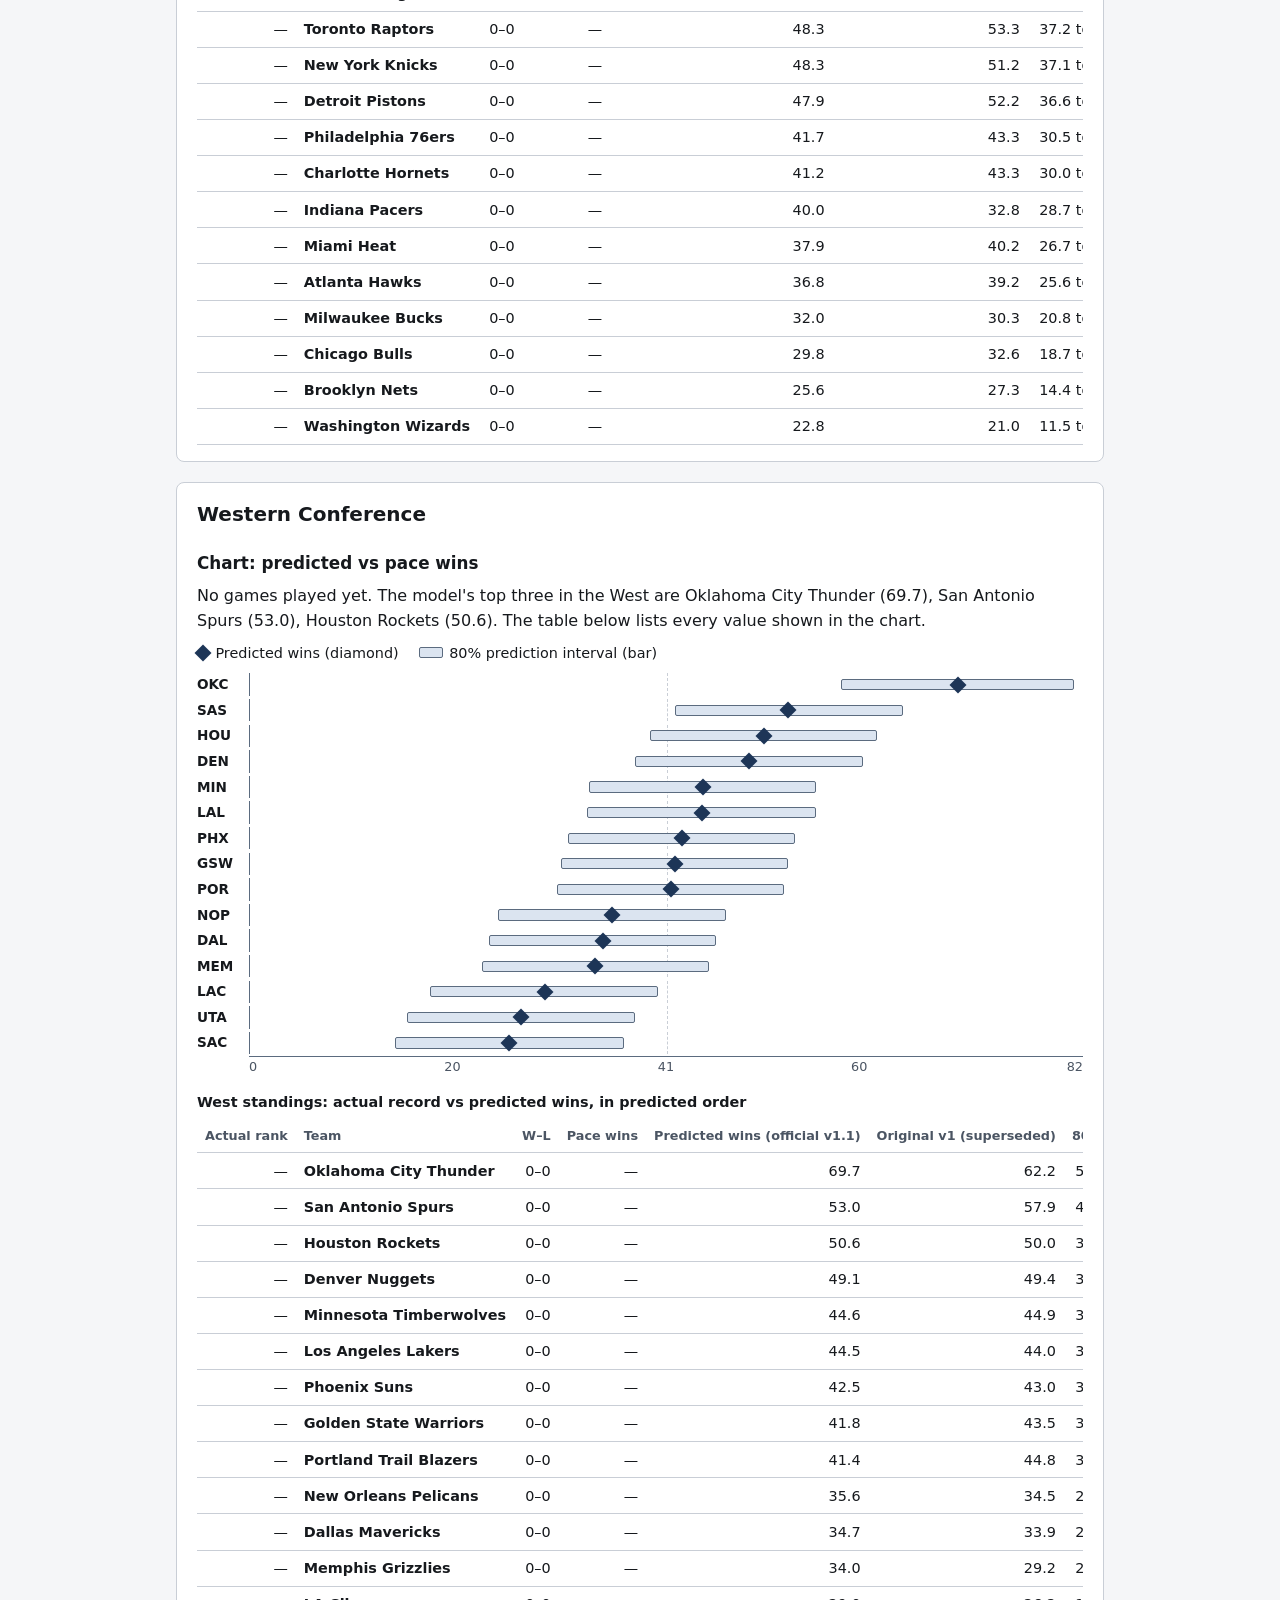
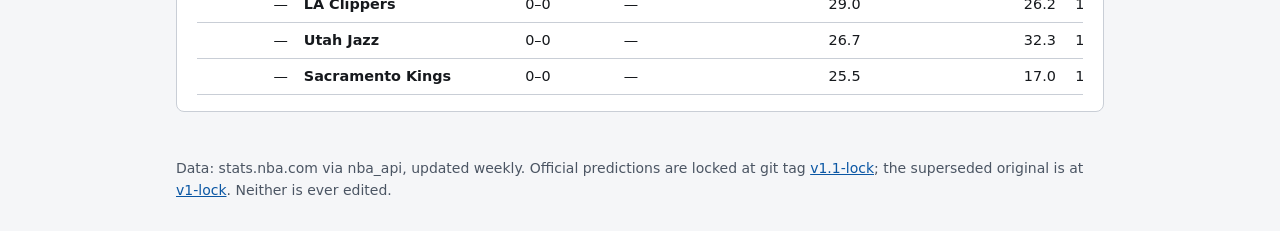
==== commit 2e6d6dd3: "Post-lock note: 60+ win projections have run ~3.5 wins high (OKC 69.7 = mid-60s upside) Co-Authored-" ====
--- a/docs/index.html
+++ b/docs/index.html
@@ -40,6 +40,12 @@
       change was made after seeing v1's numbers, and its validation gain is not statistically reliable, so the
       <strong>original v1 predictions</strong> are shown and scored alongside.
       <a href="https://github.com/allenb34/nba-standings-predictor/blob/main/PREREGISTRATION.md#disclosure-why-the-official-predictions-changed-after-v1-lock">Read the full disclosure</a>.
+    </p>
+    <p class="note">
+      <strong>Reading the very top projections.</strong> In past-season testing, the model's projections above 60 wins came
+      in about 3.5 wins too high on average, and 6 of 7 such teams finished below their projection. Below 60 wins, it has been
+      accurate to within about half a win on average. So Oklahoma City's 69.7 is best read as a mid-60s team with upside.
+      This note was added after the lock; the locked predictions are unchanged.
     </p>
   </section>
   <div id="conferences"></div>
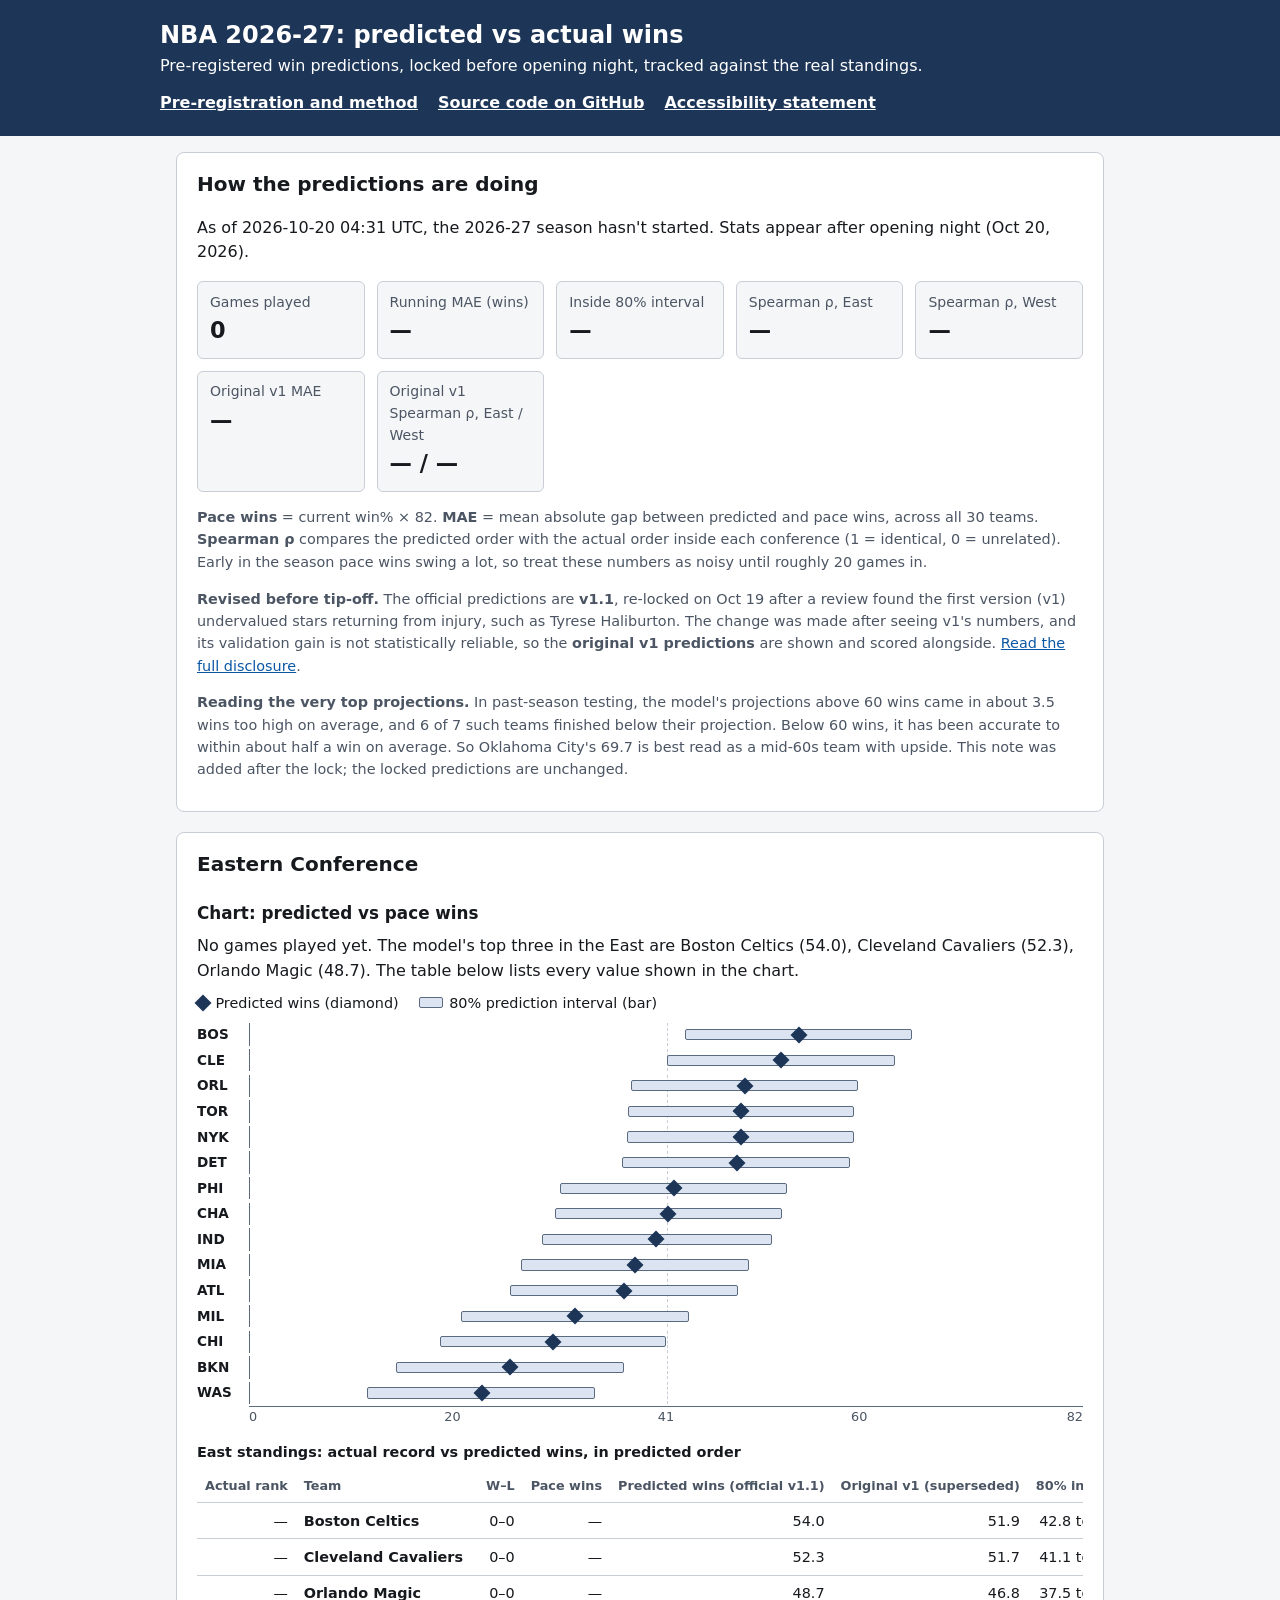
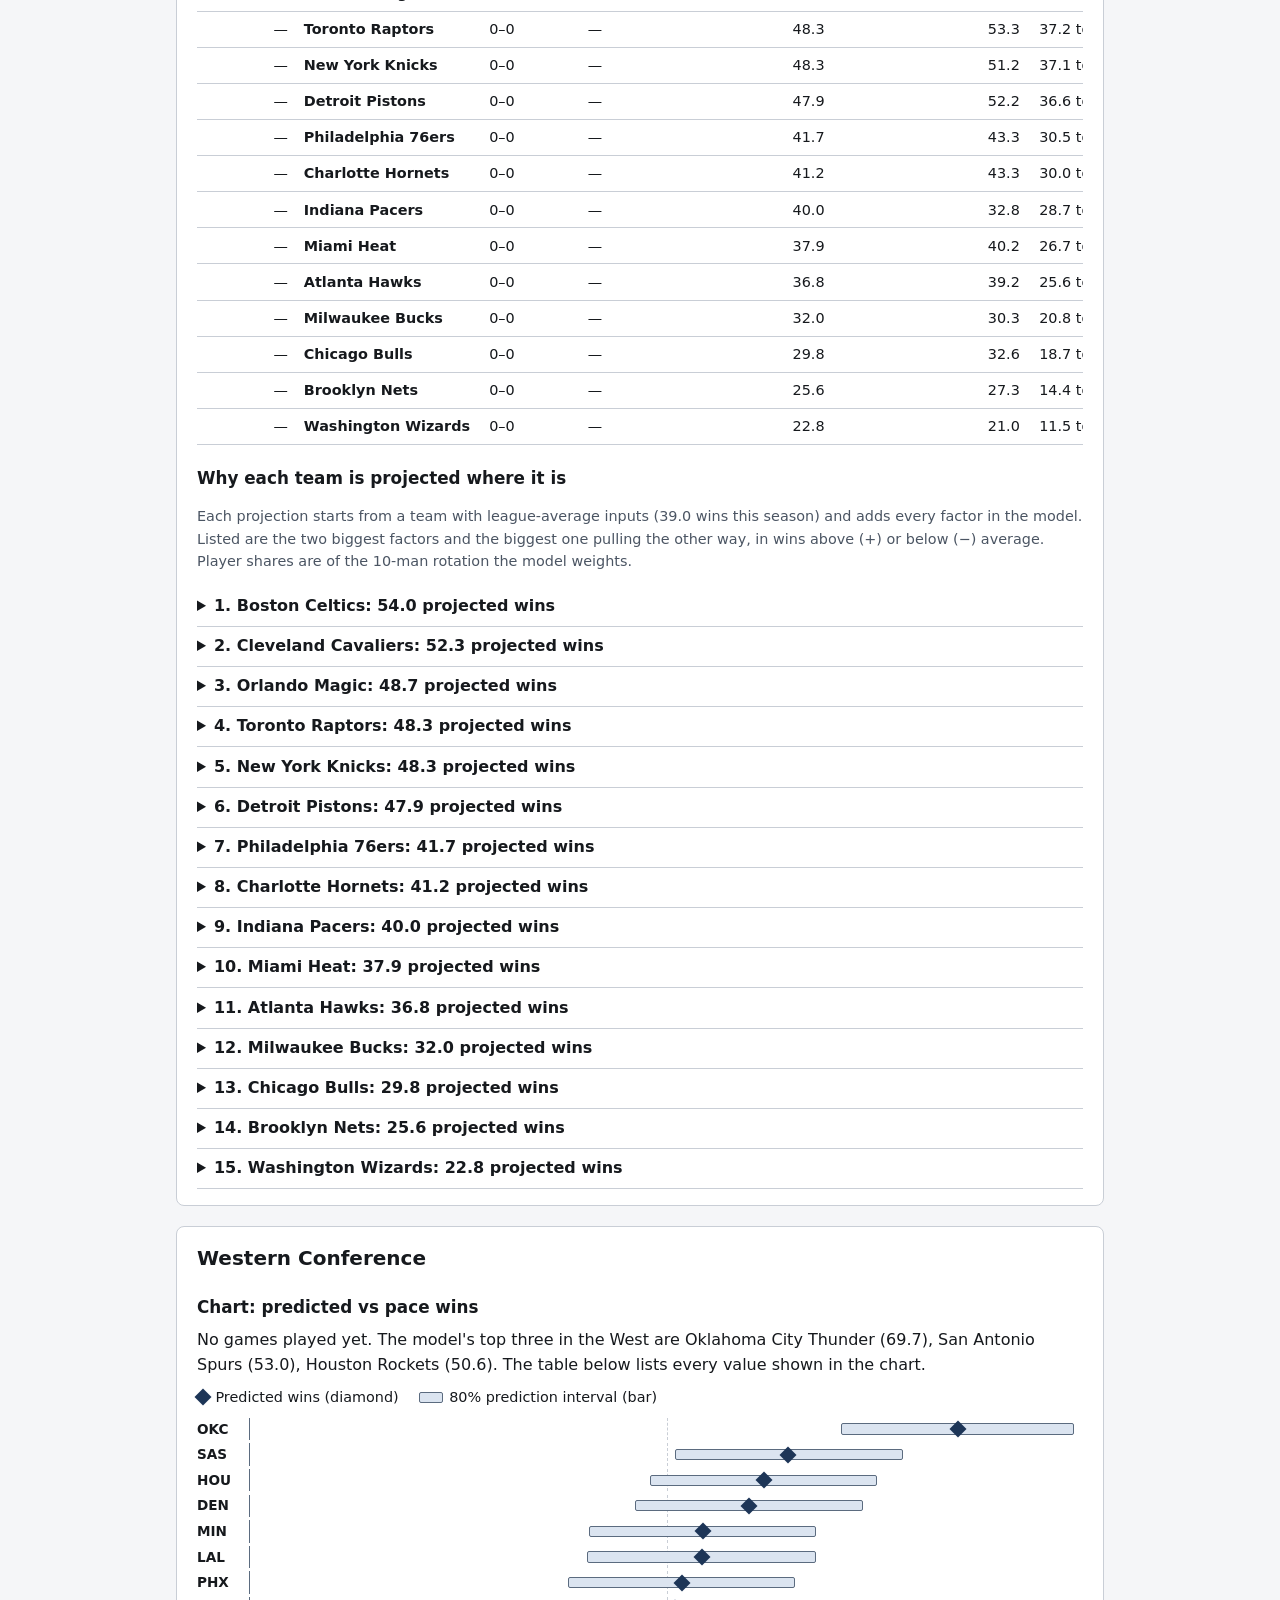
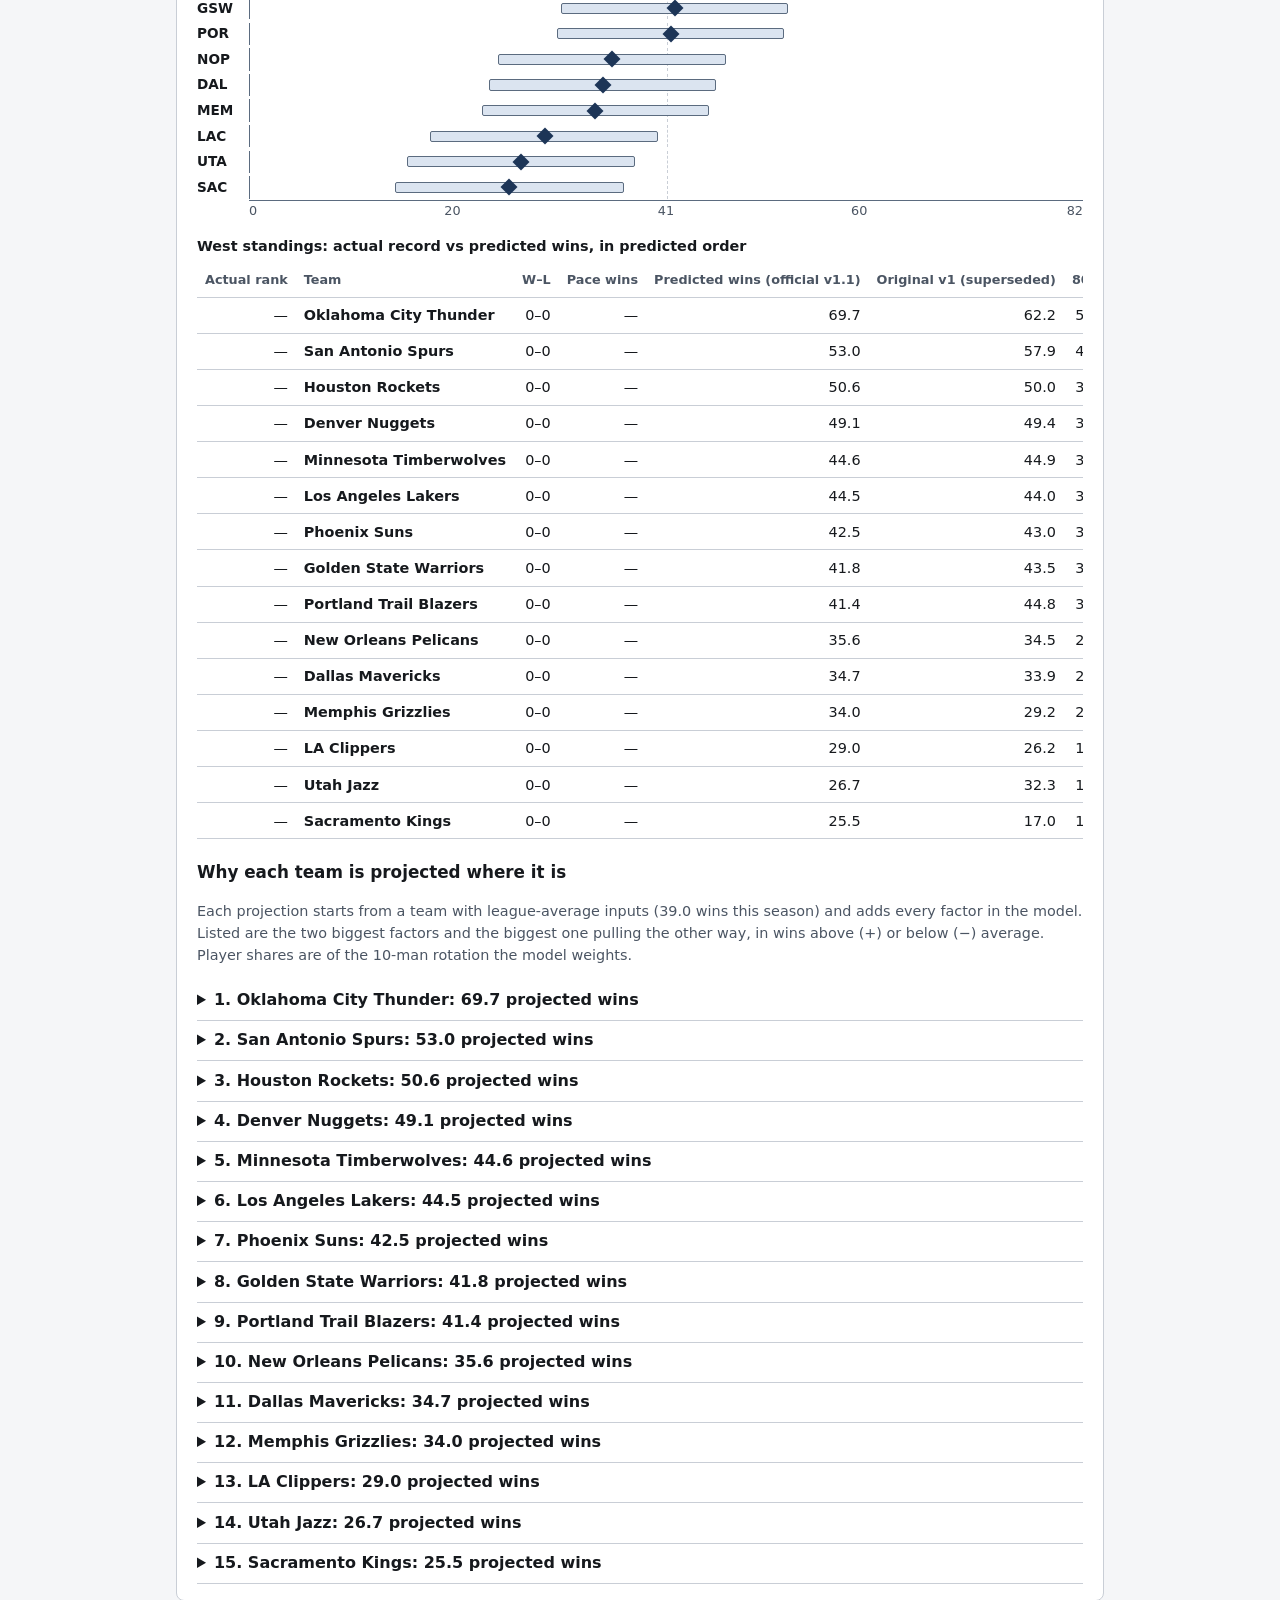
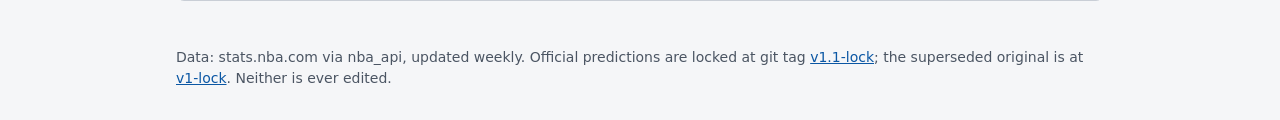
==== commit 2ee9ef2d: "Dashboard: three data-driven reasons per team; interval check result (locked intervals stand) Co-Aut" ====
--- a/docs/index.html
+++ b/docs/index.html
@@ -101,6 +101,19 @@
     <div aria-hidden="true">${rows}<div class="axis"><span></span><span class="ticks">${ticks}</span></div></div>`;
 }
 
+function reasons(conf, c, base) {
+  const sign = w => (w > 0 ? "+" : "−") + Math.abs(w).toFixed(1);
+  const items = [...c.teams].sort((a, b) => a.predicted_rank - b.predicted_rank).map(x => `
+    <details><summary>${x.predicted_rank}. ${esc(x.name)}: ${f1(x.predicted_wins)} projected wins</summary>
+      <ul>${x.reasons.map(r => `<li><strong>${sign(r.wins)} wins</strong>: ${esc(r.text)}</li>`).join("")}</ul>
+    </details>`).join("");
+  return `<h3 id="why-${conf}">Why each team is projected where it is</h3>
+    <p class="note">Each projection starts from a team with league-average inputs (${f1(base)} wins this season) and adds
+      every factor in the model. Listed are the two biggest factors and the biggest one pulling the other way, in wins
+      above (+) or below (−) average. Player shares are of the 10-man rotation the model weights.</p>
+    <div class="why">${items}</div>`;
+}
+
 function table(conf, c, started) {
   const body = c.teams.map(x => `<tr>
       <td>${x.actual_rank ?? "—"}</td>
@@ -147,6 +160,7 @@
         ${chart(c, started)}
       </figure>
       ${table(conf, c, started)}
+      ${reasons(conf, c, d.reasons_base_wins)}
     </section>`;
   }).join("");
 }).catch(e => {
--- a/docs/style.css
+++ b/docs/style.css
@@ -102,6 +102,10 @@
 th[scope="row"] { color: var(--text); font-size: 0.9rem; font-weight: 600; }
 .ahead { color: var(--ahead); font-weight: 600; }
 .behind { color: var(--behind); font-weight: 600; }
+.why details { border-bottom: 1px solid var(--border); padding: 0.45rem 0; }
+.why summary { cursor: pointer; font-weight: 600; }
+.why ul { margin: 0.4rem 0 0.2rem; padding-left: 1.25rem; }
+.why li { margin: 0.2rem 0; }
 footer.site { padding: 1rem; font-size: 0.875rem; color: var(--muted); }
 @media (prefers-reduced-motion: reduce) {
   *, *::before, *::after { animation: none !important; transition: none !important; scroll-behavior: auto !important; }
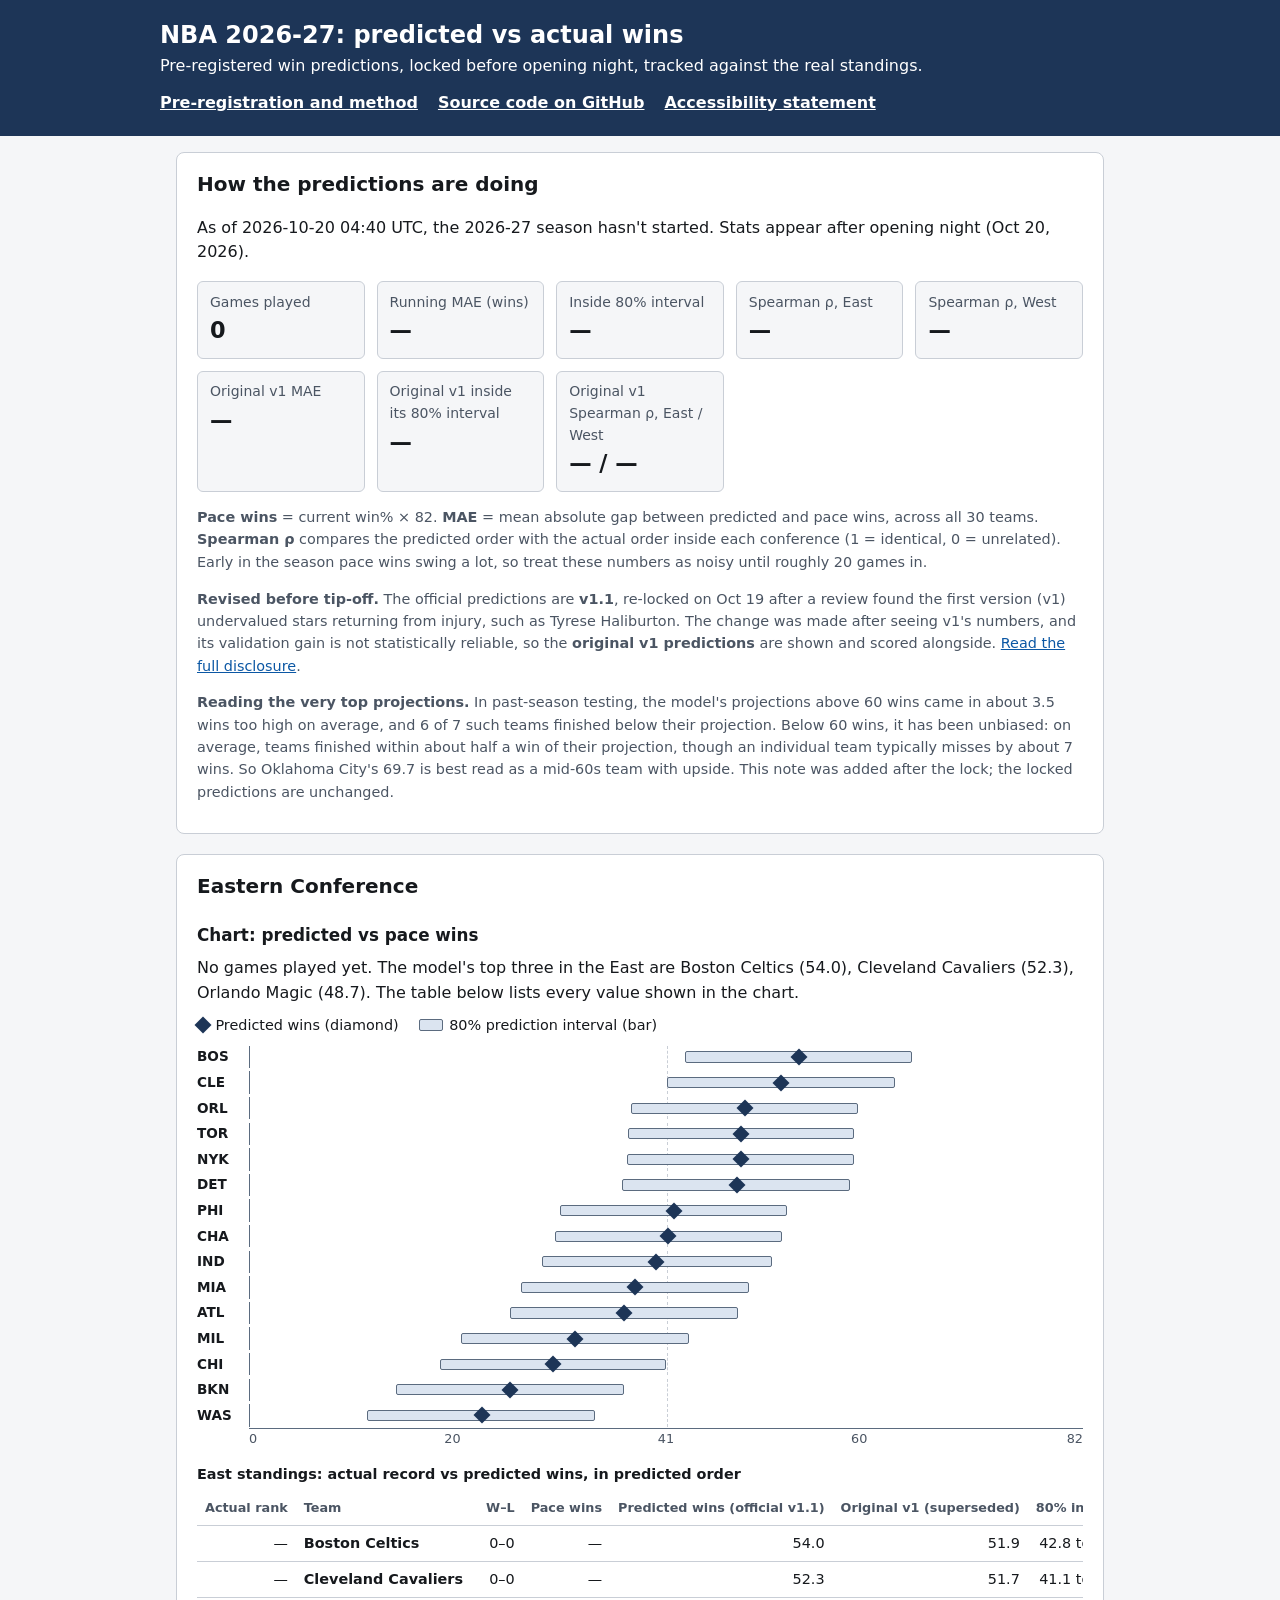
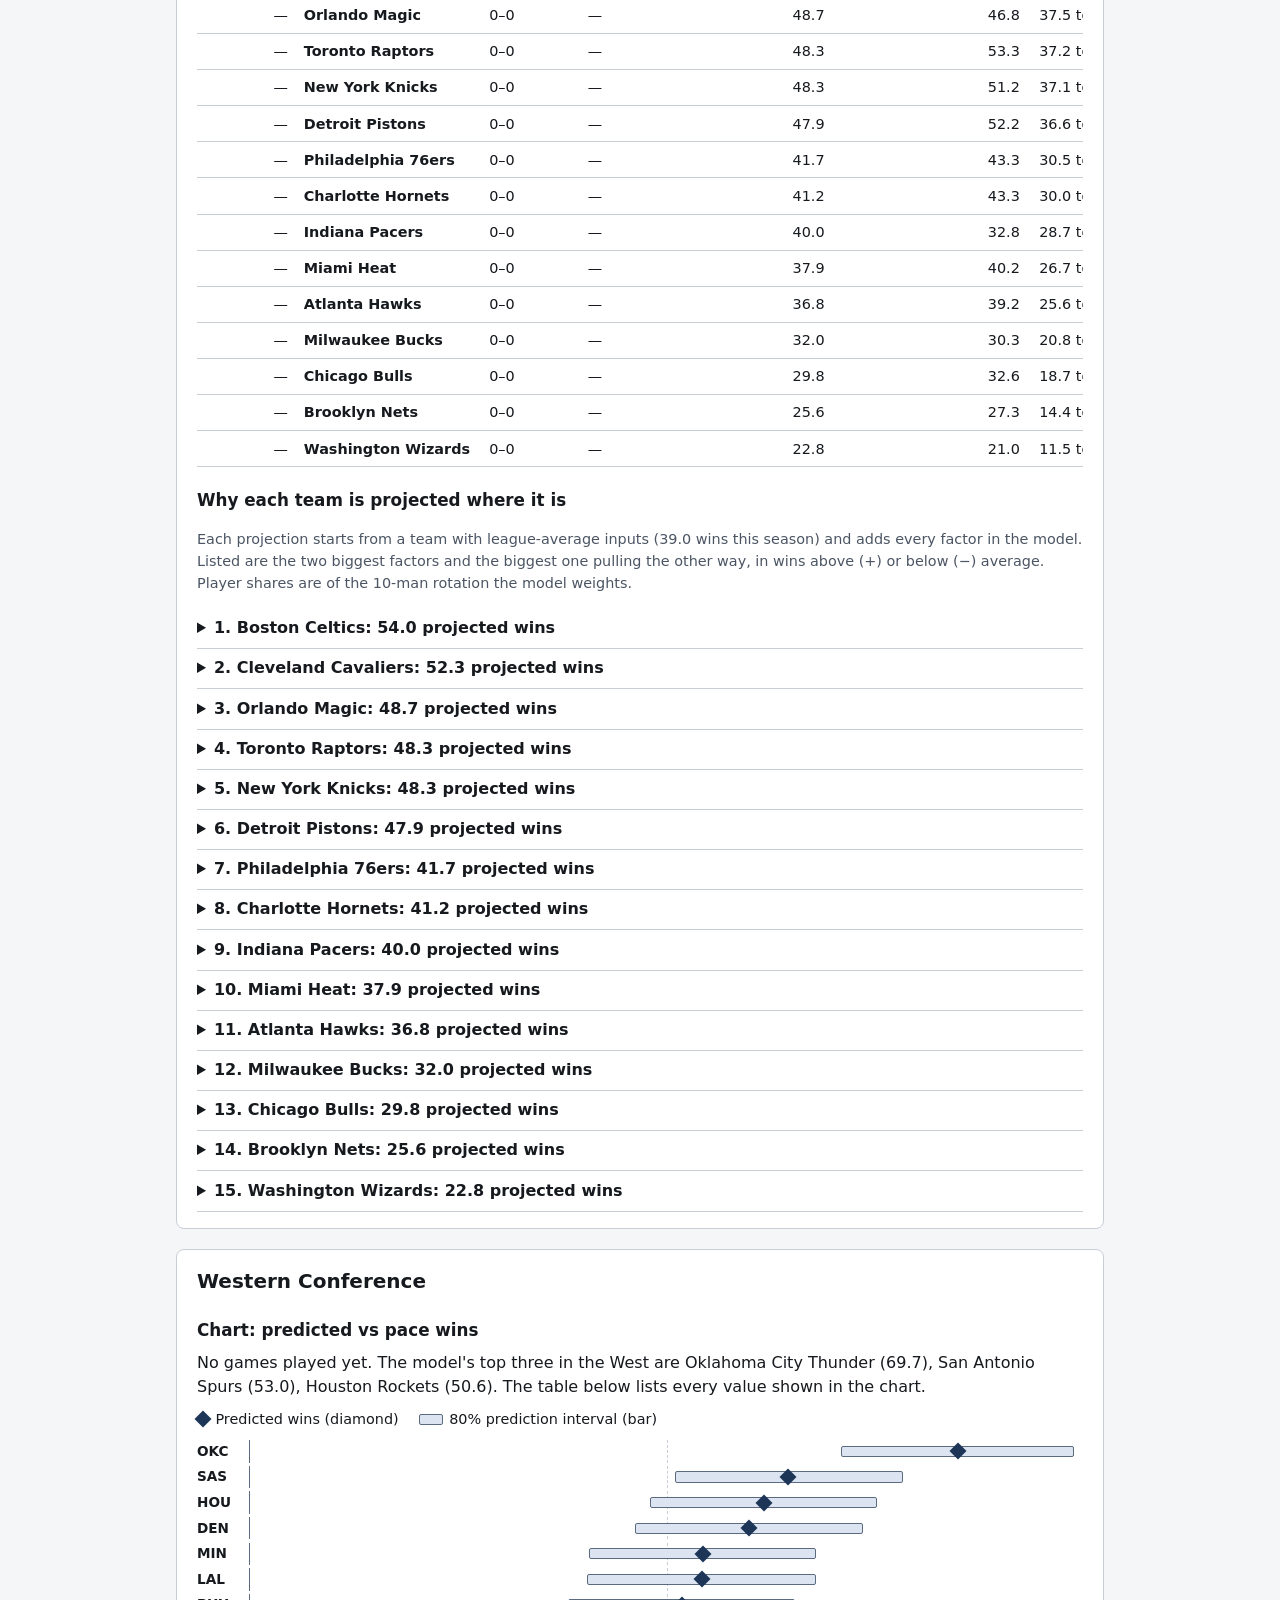
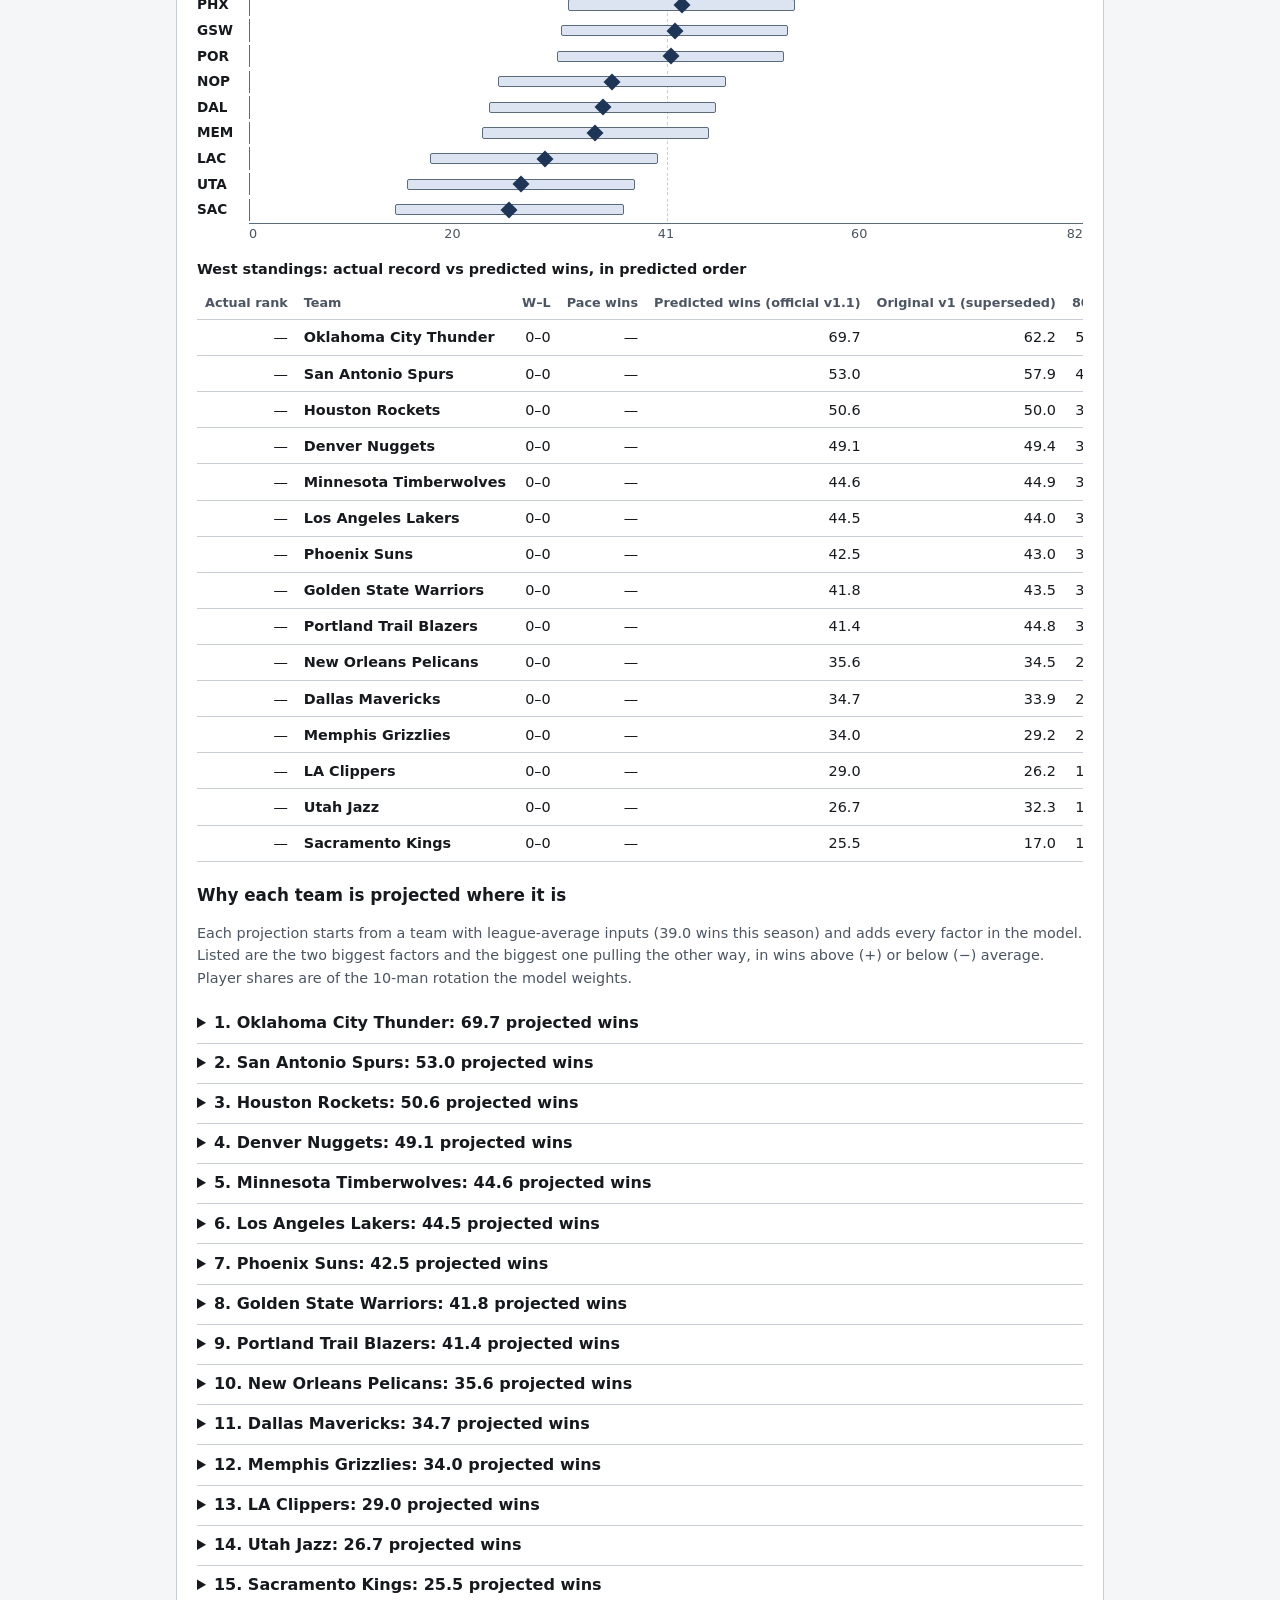
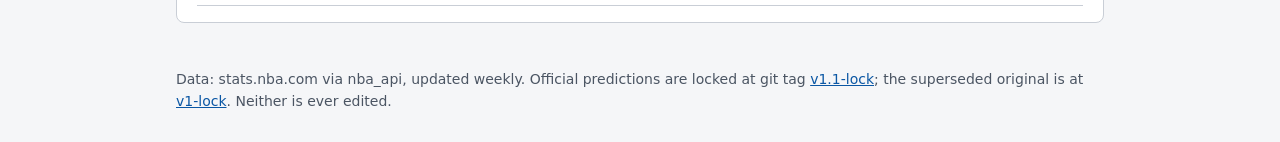
==== commit d9bcadbd: "Review fixes: correct 'accurate to half a win' wording, track v1 interval coverage as promised, 8.7-" ====
--- a/docs/index.html
+++ b/docs/index.html
@@ -44,7 +44,7 @@
     <p class="note">
       <strong>Reading the very top projections.</strong> In past-season testing, the model's projections above 60 wins came
       in about 3.5 wins too high on average, and 6 of 7 such teams finished below their projection. Below 60 wins, it has been
-      accurate to within about half a win on average. So Oklahoma City's 69.7 is best read as a mid-60s team with upside.
+      unbiased: on average, teams finished within about half a win of their projection, though an individual team typically misses by about 7 wins. So Oklahoma City's 69.7 is best read as a mid-60s team with upside.
       This note was added after the lock; the locked predictions are unchanged.
     </p>
   </section>
@@ -148,6 +148,7 @@
     stat("Inside 80% interval", d.pi80_coverage == null ? "—" : Math.round(d.pi80_coverage * 100) + "% of teams") +
     stat("Spearman ρ, East", E == null ? "—" : E.toFixed(2)) + stat("Spearman ρ, West", W == null ? "—" : W.toFixed(2)) +
     stat("Original v1 MAE", d.mae_v1 == null ? "—" : d.mae_v1.toFixed(2)) +
+    stat("Original v1 inside its 80% interval", d.pi80_coverage_v1 == null ? "—" : Math.round(d.pi80_coverage_v1 * 100) + "% of teams") +
     stat("Original v1 Spearman ρ, East / West", [d.conferences.East.spearman_v1, d.conferences.West.spearman_v1].map(v => v == null ? "—" : v.toFixed(2)).join(" / "));
   st.hidden = false;
   document.getElementById("conferences").innerHTML = ["East", "West"].map(conf => {
